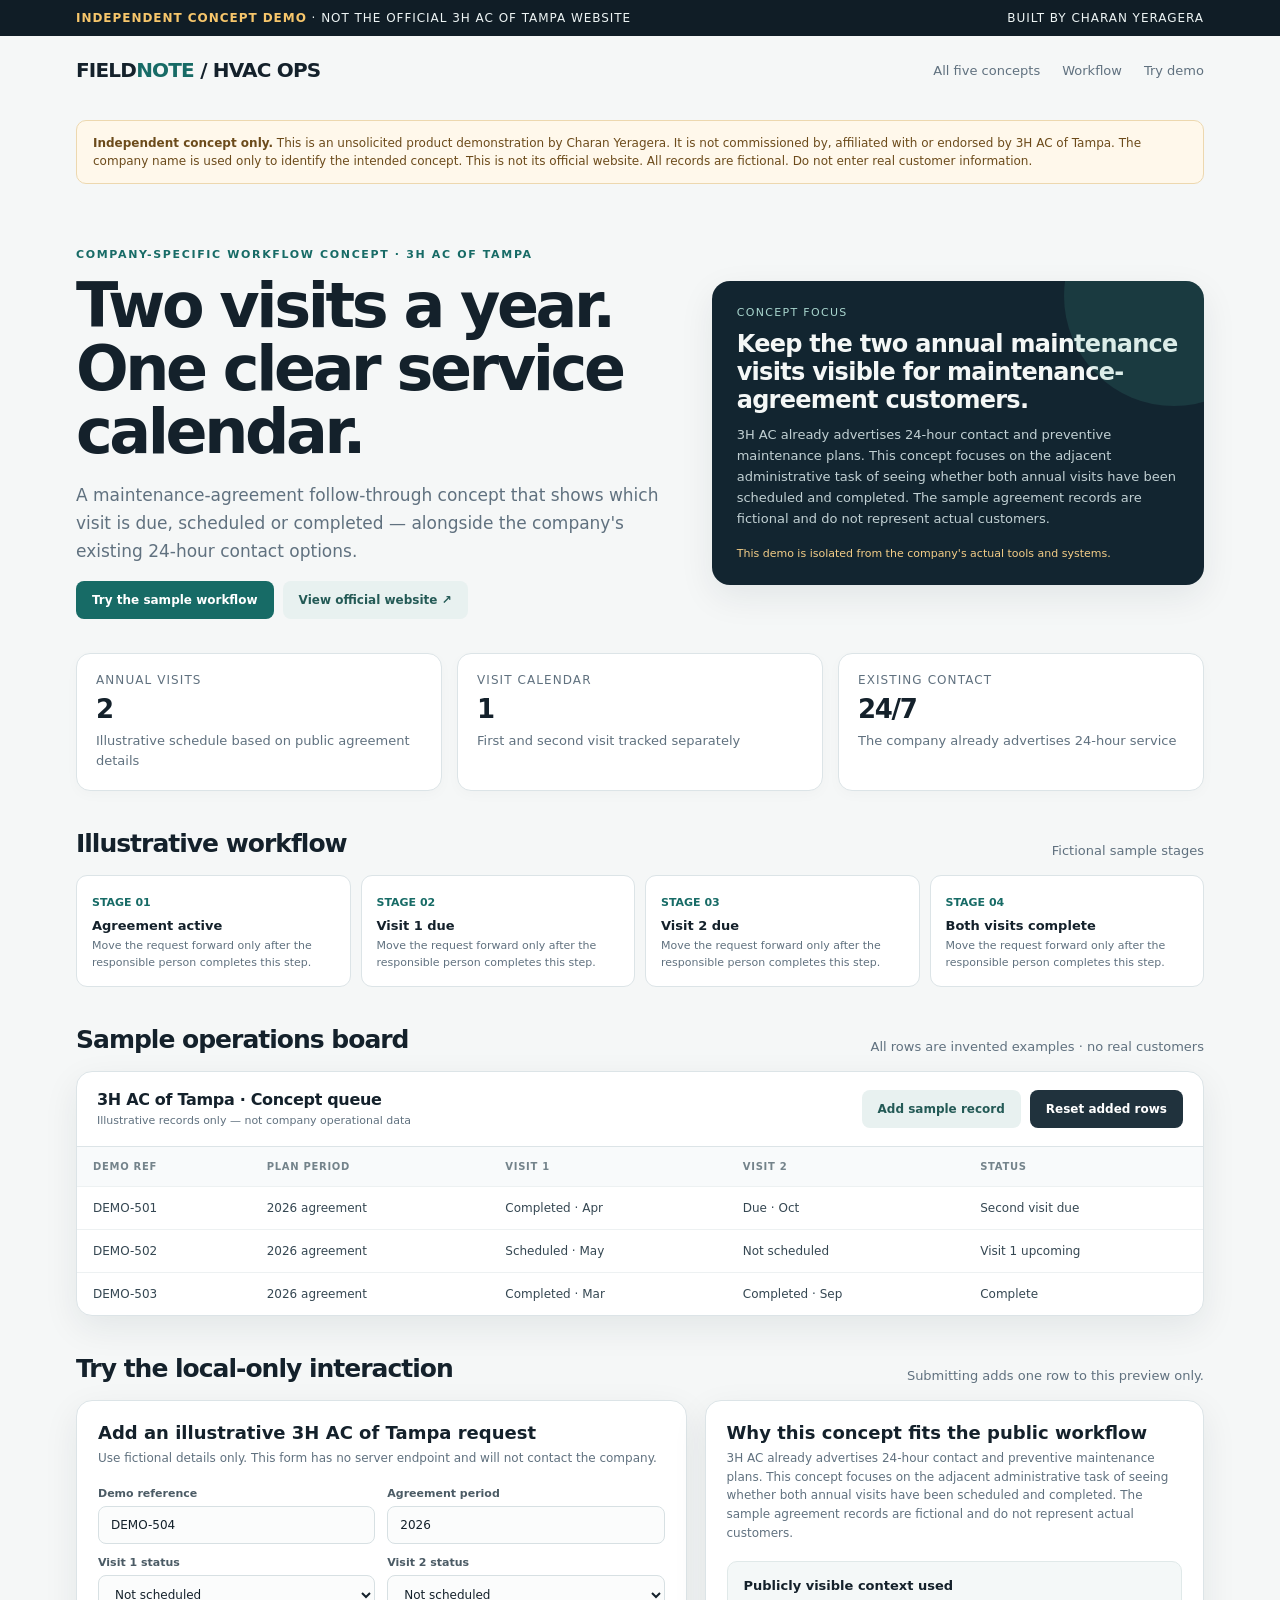
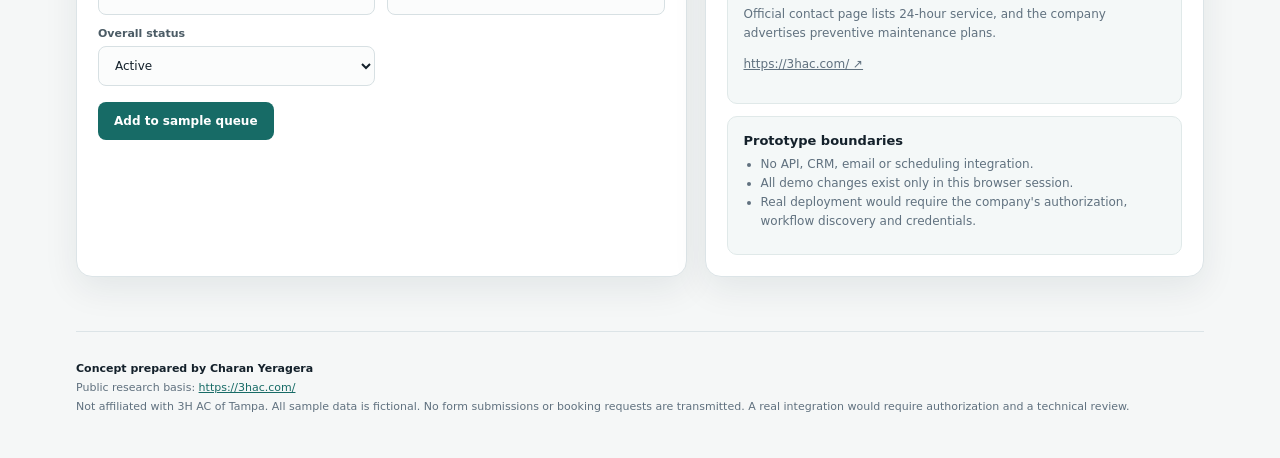
==== site/previews/3h-ac/index.html @ e11308a3 "Add independent HVAC demo: site/previews/3h-ac/index.html" ====
<!doctype html>
<html lang="en"><head><meta charset="utf-8"><meta name="viewport" content="width=device-width,initial-scale=1"><meta name="robots" content="noindex,nofollow"><meta name="description" content="Independent workflow concept preview for 3H AC of Tampa. Not affiliated or official."><title>3H AC of Tampa — Independent Workflow Concept</title><link rel="stylesheet" href="../../assets/site.css"></head>
<body><div class="topbar"><div class="wrap"><span><strong>Independent concept demo</strong> · Not the official 3H AC of Tampa website</span><span>Built by Charan Yeragera</span></div></div><main class="wrap"><nav class="nav"><a class="wordmark" href="../../index.html" style="text-decoration:none">FIELD<span>NOTE</span> / HVAC OPS</a><div class="navlinks"><a href="../../index.html">All five concepts</a><a href="#workflow">Workflow</a><a href="#demo">Try demo</a></div></nav>
<div class="disclaimer"><strong>Independent concept only.</strong> This is an unsolicited product demonstration by Charan Yeragera. It is not commissioned by, affiliated with or endorsed by 3H AC of Tampa. The company name is used only to identify the intended concept. This is not its official website. All records are fictional. Do not enter real customer information.</div>
<section class="hero"><div><div class="eyebrow">Company-specific workflow concept · 3H AC of Tampa</div><h1>Two visits a year. One clear service calendar.</h1><p>A maintenance-agreement follow-through concept that shows which visit is due, scheduled or completed — alongside the company's existing 24-hour contact options.</p><div class="btn-row"><button class="btn" data-scroll="demo">Try the sample workflow</button><a class="btn secondary" href="https://3hac.com/" target="_blank" rel="noopener">View official website ↗</a></div></div><aside class="hero-card"><div class="label">Concept focus</div><h2>Keep the two annual maintenance visits visible for maintenance-agreement customers.</h2><p>3H AC already advertises 24-hour contact and preventive maintenance plans. This concept focuses on the adjacent administrative task of seeing whether both annual visits have been scheduled and completed. The sample agreement records are fictional and do not represent actual customers.</p><div class="sample-note">This demo is isolated from the company's actual tools and systems.</div></aside></section>
<div class="grid"><article class="card"><div class="num">Annual visits</div><strong class="big">2</strong><p>Illustrative schedule based on public agreement details</p></article><article class="card"><div class="num">Visit calendar</div><strong class="big">1</strong><p>First and second visit tracked separately</p></article><article class="card"><div class="num">Existing contact</div><strong class="big">24/7</strong><p>The company already advertises 24-hour service</p></article></div>
<section id="workflow"><div class="section-head"><h2>Illustrative workflow</h2><p>Fictional sample stages</p></div><div class="steps"><div class="step"><b>STAGE 01</b><strong>Agreement active</strong><p>Move the request forward only after the responsible person completes this step.</p></div><div class="step"><b>STAGE 02</b><strong>Visit 1 due</strong><p>Move the request forward only after the responsible person completes this step.</p></div><div class="step"><b>STAGE 03</b><strong>Visit 2 due</strong><p>Move the request forward only after the responsible person completes this step.</p></div><div class="step"><b>STAGE 04</b><strong>Both visits complete</strong><p>Move the request forward only after the responsible person completes this step.</p></div></div></section>
<section><div class="section-head"><h2>Sample operations board</h2><p>All rows are invented examples · no real customers</p></div><div class="panel"><div class="panel-head"><div><h3>3H AC of Tampa · Concept queue</h3><small>Illustrative records only — not company operational data</small></div><div class="btn-row" style="margin:0"><button class="btn secondary" data-load-sample data-values='[&quot;DEMO-505&quot;,&quot;2026&quot;,&quot;Completed · Feb&quot;,&quot;Scheduled · Aug&quot;,&quot;Second visit upcoming&quot;]'>Add sample record</button><button class="btn dark" data-demo-reset>Reset added rows</button></div></div><div class="table-wrap"><table><thead><tr><th>Demo ref</th><th>Plan period</th><th>Visit 1</th><th>Visit 2</th><th>Status</th></tr></thead><tbody id="demo-queue"><tr><td>DEMO-501</td><td>2026 agreement</td><td>Completed · Apr</td><td>Due · Oct</td><td>Second visit due</td></tr><tr><td>DEMO-502</td><td>2026 agreement</td><td>Scheduled · May</td><td>Not scheduled</td><td>Visit 1 upcoming</td></tr><tr><td>DEMO-503</td><td>2026 agreement</td><td>Completed · Mar</td><td>Completed · Sep</td><td>Complete</td></tr></tbody></table></div></div></section>
<section id="demo"><div class="section-head"><h2>Try the local-only interaction</h2><p>Submitting adds one row to this preview only.</p></div><div class="form-layout"><div class="panel form-card"><h3>Add an illustrative 3H AC of Tampa request</h3><p>Use fictional details only. This form has no server endpoint and will not contact the company.</p><form data-demo-form data-columns='[&quot;reference&quot;,&quot;period&quot;,&quot;visit1&quot;,&quot;visit2&quot;,&quot;status&quot;]'><div class="fields"><div class="field"><label for="reference">Demo reference</label><input id="reference" name="reference" type="text" value="DEMO-504" required></div><div class="field"><label for="period">Agreement period</label><input id="period" name="period" type="text" value="2026" required></div><div class="field"><label for="visit1">Visit 1 status</label><select id="visit1" name="visit1" required><option>Not scheduled</option><option>Scheduled</option><option>Completed</option><option>Reschedule needed</option></select></div><div class="field"><label for="visit2">Visit 2 status</label><select id="visit2" name="visit2" required><option>Not scheduled</option><option>Scheduled</option><option>Completed</option><option>Reschedule needed</option></select></div><div class="field"><label for="status">Overall status</label><select id="status" name="status" required><option>Active</option><option>First visit due</option><option>Second visit due</option><option>Complete</option></select></div></div><div class="btn-row"><button class="btn" type="submit">Add to sample queue</button></div></form></div><aside class="panel form-card"><h3>Why this concept fits the public workflow</h3><p>3H AC already advertises 24-hour contact and preventive maintenance plans. This concept focuses on the adjacent administrative task of seeing whether both annual visits have been scheduled and completed. The sample agreement records are fictional and do not represent actual customers.</p><div class="note"><h4>Publicly visible context used</h4><p>Official contact page lists 24-hour service, and the company advertises preventive maintenance plans.</p><p><a href="https://3hac.com/" target="_blank" rel="noopener">https://3hac.com/ ↗</a></p></div><div class="note" style="margin-top:12px"><h4>Prototype boundaries</h4><ul><li>No API, CRM, email or scheduling integration.</li><li>All demo changes exist only in this browser session.</li><li>Real deployment would require the company's authorization, workflow discovery and credentials.</li></ul></div></aside></div></section>
<footer class="footer"><strong>Concept prepared by Charan Yeragera</strong><br>Public research basis: <a href="https://3hac.com/" target="_blank" rel="noopener">https://3hac.com/</a><br>Not affiliated with 3H AC of Tampa. All sample data is fictional. No form submissions or booking requests are transmitted. A real integration would require authorization and a technical review.</footer></main><div id="toast" class="toast" role="status" aria-live="polite"></div><script src="../../assets/site.js"></script></body></html>
---- site/assets/site.css ----
:root{--ink:#14212b;--muted:#60717f;--paper:#f5f7f7;--card:#fff;--line:#dce4e7;--accent:#176b66;--accent2:#d9efeb;--gold:#c48b35;--shadow:0 12px 35px rgba(18,39,52,.08);font-family:Inter,ui-sans-serif,system-ui,-apple-system,BlinkMacSystemFont,"Segoe UI",sans-serif;color:var(--ink);background:var(--paper)}*{box-sizing:border-box}body{margin:0;background:var(--paper);color:var(--ink)}a{color:inherit}.wrap{max-width:1180px;margin:0 auto;padding:0 26px}.topbar{background:#101d26;color:#edf4f4;font-size:12px;letter-spacing:.08em;text-transform:uppercase}.topbar .wrap{display:flex;justify-content:space-between;gap:16px;padding-top:11px;padding-bottom:11px;align-items:center}.topbar strong{color:#f7c66b}.nav{display:flex;justify-content:space-between;align-items:center;padding:22px 0}.wordmark{font-weight:800;letter-spacing:-.04em;font-size:20px}.wordmark span{color:var(--accent)}.navlinks{display:flex;gap:22px;color:var(--muted);font-size:13px}.navlinks a{text-decoration:none}.eyebrow{font-size:11px;letter-spacing:.15em;font-weight:800;text-transform:uppercase;color:var(--accent)}.hero{padding:42px 0 34px;display:grid;grid-template-columns:1.1fr .9fr;gap:34px;align-items:center}.hero h1{font-size:clamp(36px,5.5vw,62px);line-height:1.02;letter-spacing:-.055em;margin:13px 0 17px;max-width:720px}.hero p{font-size:17px;line-height:1.65;color:var(--muted);max-width:670px;margin:0}.hero-card{background:#122530;color:#f4f7f6;border-radius:18px;padding:25px;box-shadow:var(--shadow);position:relative;overflow:hidden}.hero-card:after{content:"";position:absolute;width:220px;height:220px;border-radius:50%;right:-80px;top:-95px;background:rgba(77,173,157,.15)}.hero-card .label{color:#a8d5cd;font-size:11px;text-transform:uppercase;letter-spacing:.12em}.hero-card h2{font-size:24px;letter-spacing:-.03em;margin:11px 0}.hero-card p{color:#c1d0d3;font-size:13px;line-height:1.6}.hero-card .sample-note{font-size:11px;color:#f3cd87;margin-top:18px}.disclaimer{border:1px solid #edd8af;background:#fff8eb;color:#6c4b1b;padding:13px 16px;border-radius:10px;font-size:12px;line-height:1.5;margin:16px 0 22px}.section-head{display:flex;justify-content:space-between;align-items:end;gap:20px;margin:38px 0 17px}.section-head h2{font-size:25px;letter-spacing:-.04em;margin:0}.section-head p{margin:0;color:var(--muted);font-size:13px}.grid{display:grid;grid-template-columns:repeat(3,1fr);gap:15px}.card{background:var(--card);border:1px solid var(--line);border-radius:14px;padding:19px;box-shadow:0 4px 14px rgba(18,39,52,.025)}.card .num{font-size:12px;color:var(--muted);text-transform:uppercase;letter-spacing:.09em}.card strong.big{display:block;font-size:26px;letter-spacing:-.05em;margin:7px 0}.card p{color:var(--muted);font-size:13px;line-height:1.55;margin:0}.panel{background:var(--card);border:1px solid var(--line);border-radius:16px;box-shadow:var(--shadow);overflow:hidden}.panel-head{padding:18px 20px;border-bottom:1px solid var(--line);display:flex;justify-content:space-between;align-items:center;gap:15px}.panel-head h3{font-size:16px;margin:0;letter-spacing:-.02em}.panel-head small{font-size:11px;color:var(--muted)}.badge{display:inline-flex;padding:5px 9px;border-radius:999px;background:#e8f1f0;color:#285f5b;font-size:10px;font-weight:750;letter-spacing:.04em;text-transform:uppercase}.badge.gold{background:#fff1d9;color:#795019}.badge.gray{background:#edf1f3;color:#5e6b73}.table-wrap{overflow-x:auto}table{border-collapse:collapse;width:100%;font-size:12px;white-space:nowrap}th{text-align:left;text-transform:uppercase;letter-spacing:.07em;color:#74838b;font-size:10px;background:#f8fafb}th,td{padding:14px 16px;border-bottom:1px solid #edf1f2}td{color:#354752}tr:last-child td{border-bottom:0}.form-layout{display:grid;grid-template-columns:1.1fr .9fr;gap:18px}.form-card{padding:21px}.form-card h3{font-size:18px;margin:0 0 6px}.form-card>p{font-size:12px;line-height:1.55;color:var(--muted);margin:0 0 19px}.fields{display:grid;grid-template-columns:1fr 1fr;gap:12px}.field{display:flex;flex-direction:column;gap:6px}.field.full{grid-column:1/-1}.field label{font-size:11px;font-weight:700;color:#4b5b65}.field input,.field select,.field textarea{width:100%;border:1px solid #d7e0e3;background:#fbfcfc;border-radius:8px;padding:11px 12px;font:inherit;font-size:12px;color:var(--ink);outline:none}.field textarea{min-height:75px;resize:vertical}.field input:focus,.field select:focus,.field textarea:focus{border-color:var(--accent);box-shadow:0 0 0 3px rgba(23,107,102,.1)}.btn{display:inline-flex;align-items:center;justify-content:center;border:0;border-radius:8px;background:var(--accent);color:white;padding:12px 16px;font:inherit;font-size:12px;font-weight:750;text-decoration:none;cursor:pointer;transition:.15s}.btn:hover{filter:brightness(1.07);transform:translateY(-1px)}.btn.secondary{background:#e8f1f0;color:#245a56}.btn.dark{background:#20323d}.btn-row{display:flex;gap:9px;flex-wrap:wrap;margin-top:16px}.note{padding:16px;border-radius:10px;background:#f4f8f8;border:1px solid #e0e9e9}.note h4{margin:0 0 7px;font-size:13px}.note p,.note li{font-size:12px;line-height:1.6;color:var(--muted)}.note ul{padding-left:17px;margin:7px 0}.stage-list{display:grid;gap:9px}.stage{display:flex;align-items:center;justify-content:space-between;gap:12px;padding:12px 14px;border:1px solid var(--line);border-radius:9px;background:#fff;font-size:12px}.stage span{color:var(--muted)}.steps{display:grid;grid-template-columns:repeat(4,1fr);gap:10px}.step{padding:15px;border-radius:11px;background:#fff;border:1px solid var(--line)}.step b{font-size:11px;color:var(--accent)}.step strong{display:block;font-size:13px;margin:8px 0 5px}.step p{font-size:11px;line-height:1.5;color:var(--muted);margin:0}.toast{position:fixed;right:22px;bottom:22px;max-width:360px;background:#10252d;color:white;padding:13px 16px;border-radius:10px;box-shadow:var(--shadow);font-size:12px;opacity:0;transform:translateY(10px);pointer-events:none;transition:.2s;z-index:20}.toast.show{opacity:1;transform:translateY(0)}.footer{margin-top:54px;padding:28px 0 42px;border-top:1px solid var(--line);color:var(--muted);font-size:11px;line-height:1.7}.footer strong{color:var(--ink)}.footer a{color:var(--accent)}.overview-grid{display:grid;grid-template-columns:repeat(2,1fr);gap:17px}.preview-card{background:white;border:1px solid var(--line);border-radius:16px;overflow:hidden;box-shadow:0 8px 28px rgba(18,39,52,.045)}.preview-card .band{height:7px;background:var(--accent)}.preview-card .body{padding:21px}.preview-card h3{font-size:20px;margin:9px 0 7px;letter-spacing:-.03em}.preview-card p{font-size:13px;color:var(--muted);line-height:1.55;min-height:42px}.preview-card .meta{display:flex;gap:7px;flex-wrap:wrap;margin:14px 0}.preview-card .btn{margin-top:4px}.mini-bar{display:flex;align-items:center;gap:9px;color:var(--muted);font-size:11px}.mini-bar i{display:block;height:6px;width:90px;background:#e5eeee;border-radius:9px;overflow:hidden}.mini-bar em{display:block;height:100%;width:65%;background:var(--accent);border-radius:9px}.callout{padding:17px 19px;border-radius:12px;background:#eaf4f2;color:#1f5450;font-size:13px;line-height:1.6;margin:22px 0}.callout strong{color:#123a37}.muted{color:var(--muted)}@media(max-width:850px){.hero,.form-layout{grid-template-columns:1fr}.grid{grid-template-columns:1fr 1fr}.steps{grid-template-columns:1fr 1fr}}@media(max-width:560px){.wrap{padding:0 16px}.topbar .wrap{align-items:flex-start;flex-direction:column;gap:4px}.nav{align-items:flex-start;flex-direction:column;gap:12px}.navlinks{gap:14px;flex-wrap:wrap}.hero{padding-top:28px}.hero h1{font-size:39px}.grid,.overview-grid,.steps{grid-template-columns:1fr}.fields{grid-template-columns:1fr}.field.full{grid-column:auto}.section-head{align-items:flex-start;flex-direction:column}.panel-head{align-items:flex-start;flex-direction:column}}
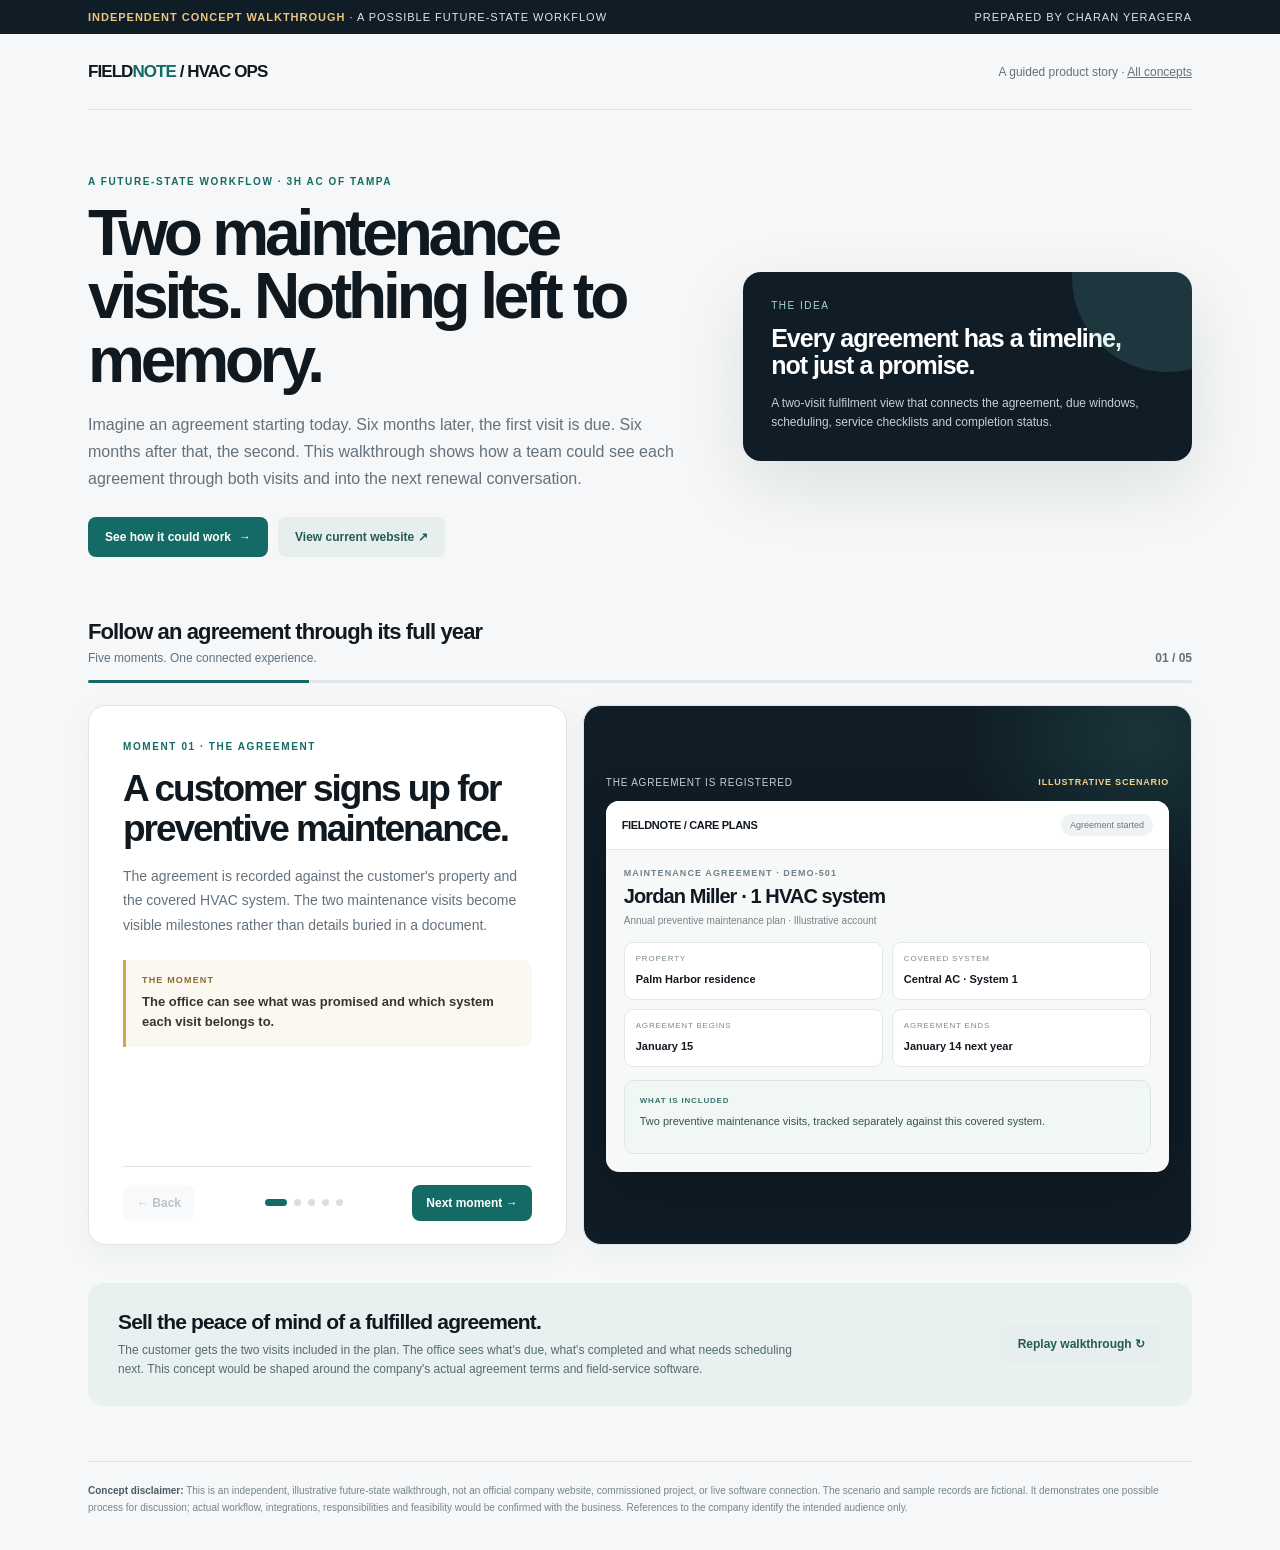
==== commit a010094d: "Reframe 3h-ac prototype as future-state story" ====
--- a/site/previews/3h-ac/index.html
+++ b/site/previews/3h-ac/index.html
@@ -1,10 +1,11 @@
 <!doctype html>
-<html lang="en"><head><meta charset="utf-8"><meta name="viewport" content="width=device-width,initial-scale=1"><meta name="robots" content="noindex,nofollow"><meta name="description" content="Independent workflow concept preview for 3H AC of Tampa. Not affiliated or official."><title>3H AC of Tampa — Independent Workflow Concept</title><link rel="stylesheet" href="../../assets/site.css"></head>
-<body><div class="topbar"><div class="wrap"><span><strong>Independent concept demo</strong> · Not the official 3H AC of Tampa website</span><span>Built by Charan Yeragera</span></div></div><main class="wrap"><nav class="nav"><a class="wordmark" href="../../index.html" style="text-decoration:none">FIELD<span>NOTE</span> / HVAC OPS</a><div class="navlinks"><a href="../../index.html">All five concepts</a><a href="#workflow">Workflow</a><a href="#demo">Try demo</a></div></nav>
-<div class="disclaimer"><strong>Independent concept only.</strong> This is an unsolicited product demonstration by Charan Yeragera. It is not commissioned by, affiliated with or endorsed by 3H AC of Tampa. The company name is used only to identify the intended concept. This is not its official website. All records are fictional. Do not enter real customer information.</div>
-<section class="hero"><div><div class="eyebrow">Company-specific workflow concept · 3H AC of Tampa</div><h1>Two visits a year. One clear service calendar.</h1><p>A maintenance-agreement follow-through concept that shows which visit is due, scheduled or completed — alongside the company's existing 24-hour contact options.</p><div class="btn-row"><button class="btn" data-scroll="demo">Try the sample workflow</button><a class="btn secondary" href="https://3hac.com/" target="_blank" rel="noopener">View official website ↗</a></div></div><aside class="hero-card"><div class="label">Concept focus</div><h2>Keep the two annual maintenance visits visible for maintenance-agreement customers.</h2><p>3H AC already advertises 24-hour contact and preventive maintenance plans. This concept focuses on the adjacent administrative task of seeing whether both annual visits have been scheduled and completed. The sample agreement records are fictional and do not represent actual customers.</p><div class="sample-note">This demo is isolated from the company's actual tools and systems.</div></aside></section>
-<div class="grid"><article class="card"><div class="num">Annual visits</div><strong class="big">2</strong><p>Illustrative schedule based on public agreement details</p></article><article class="card"><div class="num">Visit calendar</div><strong class="big">1</strong><p>First and second visit tracked separately</p></article><article class="card"><div class="num">Existing contact</div><strong class="big">24/7</strong><p>The company already advertises 24-hour service</p></article></div>
-<section id="workflow"><div class="section-head"><h2>Illustrative workflow</h2><p>Fictional sample stages</p></div><div class="steps"><div class="step"><b>STAGE 01</b><strong>Agreement active</strong><p>Move the request forward only after the responsible person completes this step.</p></div><div class="step"><b>STAGE 02</b><strong>Visit 1 due</strong><p>Move the request forward only after the responsible person completes this step.</p></div><div class="step"><b>STAGE 03</b><strong>Visit 2 due</strong><p>Move the request forward only after the responsible person completes this step.</p></div><div class="step"><b>STAGE 04</b><strong>Both visits complete</strong><p>Move the request forward only after the responsible person completes this step.</p></div></div></section>
-<section><div class="section-head"><h2>Sample operations board</h2><p>All rows are invented examples · no real customers</p></div><div class="panel"><div class="panel-head"><div><h3>3H AC of Tampa · Concept queue</h3><small>Illustrative records only — not company operational data</small></div><div class="btn-row" style="margin:0"><button class="btn secondary" data-load-sample data-values='[&quot;DEMO-505&quot;,&quot;2026&quot;,&quot;Completed · Feb&quot;,&quot;Scheduled · Aug&quot;,&quot;Second visit upcoming&quot;]'>Add sample record</button><button class="btn dark" data-demo-reset>Reset added rows</button></div></div><div class="table-wrap"><table><thead><tr><th>Demo ref</th><th>Plan period</th><th>Visit 1</th><th>Visit 2</th><th>Status</th></tr></thead><tbody id="demo-queue"><tr><td>DEMO-501</td><td>2026 agreement</td><td>Completed · Apr</td><td>Due · Oct</td><td>Second visit due</td></tr><tr><td>DEMO-502</td><td>2026 agreement</td><td>Scheduled · May</td><td>Not scheduled</td><td>Visit 1 upcoming</td></tr><tr><td>DEMO-503</td><td>2026 agreement</td><td>Completed · Mar</td><td>Completed · Sep</td><td>Complete</td></tr></tbody></table></div></div></section>
-<section id="demo"><div class="section-head"><h2>Try the local-only interaction</h2><p>Submitting adds one row to this preview only.</p></div><div class="form-layout"><div class="panel form-card"><h3>Add an illustrative 3H AC of Tampa request</h3><p>Use fictional details only. This form has no server endpoint and will not contact the company.</p><form data-demo-form data-columns='[&quot;reference&quot;,&quot;period&quot;,&quot;visit1&quot;,&quot;visit2&quot;,&quot;status&quot;]'><div class="fields"><div class="field"><label for="reference">Demo reference</label><input id="reference" name="reference" type="text" value="DEMO-504" required></div><div class="field"><label for="period">Agreement period</label><input id="period" name="period" type="text" value="2026" required></div><div class="field"><label for="visit1">Visit 1 status</label><select id="visit1" name="visit1" required><option>Not scheduled</option><option>Scheduled</option><option>Completed</option><option>Reschedule needed</option></select></div><div class="field"><label for="visit2">Visit 2 status</label><select id="visit2" name="visit2" required><option>Not scheduled</option><option>Scheduled</option><option>Completed</option><option>Reschedule needed</option></select></div><div class="field"><label for="status">Overall status</label><select id="status" name="status" required><option>Active</option><option>First visit due</option><option>Second visit due</option><option>Complete</option></select></div></div><div class="btn-row"><button class="btn" type="submit">Add to sample queue</button></div></form></div><aside class="panel form-card"><h3>Why this concept fits the public workflow</h3><p>3H AC already advertises 24-hour contact and preventive maintenance plans. This concept focuses on the adjacent administrative task of seeing whether both annual visits have been scheduled and completed. The sample agreement records are fictional and do not represent actual customers.</p><div class="note"><h4>Publicly visible context used</h4><p>Official contact page lists 24-hour service, and the company advertises preventive maintenance plans.</p><p><a href="https://3hac.com/" target="_blank" rel="noopener">https://3hac.com/ ↗</a></p></div><div class="note" style="margin-top:12px"><h4>Prototype boundaries</h4><ul><li>No API, CRM, email or scheduling integration.</li><li>All demo changes exist only in this browser session.</li><li>Real deployment would require the company's authorization, workflow discovery and credentials.</li></ul></div></aside></div></section>
-<footer class="footer"><strong>Concept prepared by Charan Yeragera</strong><br>Public research basis: <a href="https://3hac.com/" target="_blank" rel="noopener">https://3hac.com/</a><br>Not affiliated with 3H AC of Tampa. All sample data is fictional. No form submissions or booking requests are transmitted. A real integration would require authorization and a technical review.</footer></main><div id="toast" class="toast" role="status" aria-live="polite"></div><script src="../../assets/site.js"></script></body></html>+<html lang="en"><head><meta charset="utf-8"><meta name="viewport" content="width=device-width,initial-scale=1"><meta name="robots" content="noindex,nofollow"><meta name="description" content="An independent future-state maintenance agreement fulfilment walkthrough for 3H AC of Tampa."><title>3H AC of Tampa — Future-State Workflow Walkthrough</title><link rel="stylesheet" href="../../assets/site.css"></head>
+<body><div class="topbar"><div class="wrap"><span><strong>Independent concept walkthrough</strong> · A possible future-state workflow</span><span>Prepared by Charan Yeragera</span></div></div><main class="wrap">
+<header class="nav"><a class="wordmark" href="../../index.html">FIELD<span>NOTE</span> / HVAC OPS</a><div class="nav-right">A guided product story · <a href="../../index.html">All concepts</a></div></header>
+<section class="intro"><div><div class="eyebrow">A future-state workflow · 3H AC of Tampa</div><h1>Two maintenance visits. Nothing left to memory.</h1><p>Imagine an agreement starting today. Six months later, the first visit is due. Six months after that, the second. This walkthrough shows how a team could see each agreement through both visits and into the next renewal conversation.</p><div class="btn-row"><button class="btn" data-start>See how it could work <span aria-hidden="true">→</span></button><a class="btn secondary" href="https://3hac.com/" target="_blank" rel="noopener">View current website ↗</a></div></div><aside class="intro-card"><div class="card-label">The idea</div><h2>Every agreement has a timeline, not just a promise.</h2><p>A two-visit fulfilment view that connects the agreement, due windows, scheduling, service checklists and completion status.</p></aside></section>
+<div class="story-heading"><div><h2>Follow an agreement through its full year</h2><p>Five moments. One connected experience.</p></div><div class="counter" data-counter>01 / 05</div></div><div class="progress"><div class="progress-fill" data-progress></div></div>
+<section class="story-layout" data-story><div class="story-copy"><div class="scenes"><article class="story-scene active" data-scene><div class="scene-kicker">MOMENT 01 · The agreement</div><h3>A customer signs up for preventive maintenance.</h3><p>The agreement is recorded against the customer's property and the covered HVAC system. The two maintenance visits become visible milestones rather than details buried in a document.</p><div class="moment"><span>THE MOMENT</span><strong>The office can see what was promised and which system each visit belongs to.</strong></div></article><article class="story-scene " data-scene><div class="scene-kicker">MOMENT 02 · The reveal</div><h3>Both visits appear on the calendar from day one.</h3><p>The first visit is due around six months into the agreement. The second follows around six months later. The dates can be adjusted to the agreement terms and the customer's availability.</p><div class="moment"><span>THE SHIFT</span><strong>The second visit is not forgotten just because the first one was completed.</strong></div></article><article class="story-scene " data-scene><div class="scene-kicker">MOMENT 03 · The first visit</div><h3>When the first visit is due, the right checklist is ready.</h3><p>The office sees the agreement approaching its first visit window and can start scheduling. The technician receives the appropriate service checklist for the first maintenance visit.</p><div class="moment"><span>THE HUMAN MOMENT</span><strong>The visit is scheduled, assigned and completed against the actual agreement requirements.</strong></div></article><article class="story-scene " data-scene><div class="scene-kicker">MOMENT 04 · The second visit</div><h3>The next visit is already waiting in the timeline.</h3><p>After visit one is completed, the agreement moves forward to its second service window. If it becomes overdue or needs rescheduling, that status is visible to the office.</p><div class="moment"><span>THE PAYOFF</span><strong>One completed visit does not make the whole annual agreement look complete.</strong></div></article><article class="story-scene " data-scene><div class="scene-kicker">MOMENT 05 · The renewal</div><h3>The team can see which agreements need attention next.</h3><p>As the agreement approaches its end date, the office can prepare a renewal conversation and check whether both visits have been fulfilled. The customer remains in control of whether to renew.</p><div class="moment"><span>THE DREAM OUTCOME</span><strong>A clearer fulfilment process: two visits tracked, overdue work visible and renewal timing easier to manage.</strong></div></article></div><div class="story-controls"><button class="btn ghost" data-prev disabled>← Back</button><div class="dots"><button class="dot active" data-go aria-label="Go to moment 1"></button><button class="dot " data-go aria-label="Go to moment 2"></button><button class="dot " data-go aria-label="Go to moment 3"></button><button class="dot " data-go aria-label="Go to moment 4"></button><button class="dot " data-go aria-label="Go to moment 5"></button></div><button class="btn" data-next>Next moment →</button></div></div>
+<div class="story-stage"><div class="stage-glow"></div><div class="visual-scene active" data-visual><div class="visual-caption"><span>The agreement is registered</span><strong>ILLUSTRATIVE SCENARIO</strong></div><div class="app-window"><div class="app-top"><div class="app-brand">FIELDNOTE / CARE PLANS</div><div class="app-status">Agreement started</div></div><div class="app-body"><div class="app-kicker">Maintenance agreement · DEMO-501</div><div class="app-title">Jordan Miller · 1 HVAC system</div><div class="app-sub">Annual preventive maintenance plan · Illustrative account</div><div class="detail-grid"><div class="detail"><span>Property</span><strong>Palm Harbor residence</strong></div><div class="detail"><span>Covered system</span><strong>Central AC · System 1</strong></div><div class="detail"><span>Agreement begins</span><strong>January 15</strong></div><div class="detail"><span>Agreement ends</span><strong>January 14 next year</strong></div></div><div class="message-card"><div class="msg-label">What is included</div><p>Two preventive maintenance visits, tracked separately against this covered system.</p></div></div></div></div><div class="visual-scene " data-visual><div class="visual-caption"><span>Two visit milestones are planned</span><strong>ILLUSTRATIVE SCENARIO</strong></div><div class="app-window"><div class="app-top"><div class="app-brand">FIELDNOTE / CARE PLANS</div><div class="app-status">Annual timeline</div></div><div class="app-body"><div class="app-kicker">Agreement schedule</div><div class="app-title">Two visits, six months apart</div><div class="timeline"><div class="timeline-item"><small>January · Agreement start</small><strong>Plan activated</strong><p>System and covered service recorded</p></div><div class="timeline-item"><small>July · Around month 6</small><strong>Visit 1 window</strong><p>First maintenance visit to schedule</p></div><div class="timeline-item"><small>January · Around month 12</small><strong>Visit 2 window</strong><p>Second maintenance visit to schedule</p></div><div class="timeline-item"><small>Before expiry</small><strong>Renewal conversation</strong><p>Review fulfilment and customer interest</p></div></div></div></div></div><div class="visual-scene " data-visual><div class="visual-caption"><span>The first visit becomes a real task</span><strong>ILLUSTRATIVE SCENARIO</strong></div><div class="app-window"><div class="app-top"><div class="app-brand">FIELDNOTE / CARE PLANS</div><div class="app-status">Visit 1 due</div></div><div class="app-body"><div class="app-kicker">Maintenance visit · 01</div><div class="app-title">Ready to schedule</div><div class="detail-grid"><div class="detail"><span>Customer</span><strong>Jordan Miller</strong></div><div class="detail"><span>Visit window</span><strong>July · Around month 6</strong></div><div class="detail"><span>Assigned to</span><strong>Scheduling team</strong></div><div class="detail"><span>Visit status</span><strong><span class="pill amber">Due to schedule</span></strong></div></div><div class="message-card"><div class="msg-label">Technician checklist · First visit</div><p>Open the plan's first-visit checklist so the technician knows which maintenance tasks are included.</p></div></div></div></div><div class="visual-scene " data-visual><div class="visual-caption"><span>The second visit cannot disappear</span><strong>ILLUSTRATIVE SCENARIO</strong></div><div class="app-window"><div class="app-top"><div class="app-brand">FIELDNOTE / CARE PLANS</div><div class="app-status">Visit 2 upcoming</div></div><div class="app-body"><div class="app-kicker">Agreement progress</div><div class="app-title">Visit 1 complete · Visit 2 ahead</div><div class="flow-line"><div class="flow-step done">Agreement<br>active</div><span class="flow-arrow">→</span><div class="flow-step done">Visit 1<br>complete</div><span class="flow-arrow">→</span><div class="flow-step current">Visit 2<br>upcoming</div></div><div class="detail-grid"><div class="detail"><span>Visit 1</span><strong><span class="pill">Completed</span></strong></div><div class="detail"><span>Visit 2</span><strong><span class="pill amber">Due in next window</span></strong></div></div><div class="message-card"><div class="msg-label">Office task</div><p>Begin scheduling the second visit. If the due window passes, flag the agreement as overdue rather than complete.</p></div></div></div></div><div class="visual-scene " data-visual><div class="visual-caption"><span>A clear picture of agreement fulfilment</span><strong>ILLUSTRATIVE SCENARIO</strong></div><div class="app-window"><div class="app-top"><div class="app-brand">FIELDNOTE / CARE PLANS</div><div class="app-status">Agreement overview</div></div><div class="app-body"><div class="app-kicker">Maintenance agreements</div><div class="app-title">Which visits need attention?</div><div class="metric-row"><div class="metric"><b>12</b><span>Active plans</span></div><div class="metric"><b>03</b><span>Visits due</span></div><div class="metric"><b>02</b><span>Renewal soon</span></div></div><div class="inbox"><div class="inbox-head"><span>Agreement</span><span>Next move</span></div><div class="inbox-row"><div><strong>Jordan Miller</strong><small>Visit 2 upcoming</small></div><div>Schedule</div><span class="pill amber">Due</span></div><div class="inbox-row"><div><strong>Casey Reed</strong><small>Visit 1 overdue</small></div><div>Contact</div><span class="pill amber">Overdue</span></div><div class="inbox-row"><div><strong>Taylor Brooks</strong><small>Both visits complete</small></div><div>Renewal</div><span class="pill gray">Upcoming</span></div></div></div></div></div></div></section>
+<section class="closing"><div><h2>Sell the peace of mind of a fulfilled agreement.</h2><p>The customer gets the two visits included in the plan. The office sees what's due, what's completed and what needs scheduling next. This concept would be shaped around the company's actual agreement terms and field-service software.</p></div><button class="btn secondary" data-restart>Replay walkthrough ↻</button></section>
+<footer class="disclaimer"><strong>Concept disclaimer:</strong> This is an independent, illustrative future-state walkthrough, not an official company website, commissioned project, or live software connection. The scenario and sample records are fictional. It demonstrates one possible process for discussion; actual workflow, integrations, responsibilities and feasibility would be confirmed with the business. References to the company identify the intended audience only.</footer>
+</main><script src="../../assets/site.js"></script></body></html>
--- a/site/assets/site.css
+++ b/site/assets/site.css
@@ -1 +1,15 @@
-:root{--ink:#14212b;--muted:#60717f;--paper:#f5f7f7;--card:#fff;--line:#dce4e7;--accent:#176b66;--accent2:#d9efeb;--gold:#c48b35;--shadow:0 12px 35px rgba(18,39,52,.08);font-family:Inter,ui-sans-serif,system-ui,-apple-system,BlinkMacSystemFont,"Segoe UI",sans-serif;color:var(--ink);background:var(--paper)}*{box-sizing:border-box}body{margin:0;background:var(--paper);color:var(--ink)}a{color:inherit}.wrap{max-width:1180px;margin:0 auto;padding:0 26px}.topbar{background:#101d26;color:#edf4f4;font-size:12px;letter-spacing:.08em;text-transform:uppercase}.topbar .wrap{display:flex;justify-content:space-between;gap:16px;padding-top:11px;padding-bottom:11px;align-items:center}.topbar strong{color:#f7c66b}.nav{display:flex;justify-content:space-between;align-items:center;padding:22px 0}.wordmark{font-weight:800;letter-spacing:-.04em;font-size:20px}.wordmark span{color:var(--accent)}.navlinks{display:flex;gap:22px;color:var(--muted);font-size:13px}.navlinks a{text-decoration:none}.eyebrow{font-size:11px;letter-spacing:.15em;font-weight:800;text-transform:uppercase;color:var(--accent)}.hero{padding:42px 0 34px;display:grid;grid-template-columns:1.1fr .9fr;gap:34px;align-items:center}.hero h1{font-size:clamp(36px,5.5vw,62px);line-height:1.02;letter-spacing:-.055em;margin:13px 0 17px;max-width:720px}.hero p{font-size:17px;line-height:1.65;color:var(--muted);max-width:670px;margin:0}.hero-card{background:#122530;color:#f4f7f6;border-radius:18px;padding:25px;box-shadow:var(--shadow);position:relative;overflow:hidden}.hero-card:after{content:"";position:absolute;width:220px;height:220px;border-radius:50%;right:-80px;top:-95px;background:rgba(77,173,157,.15)}.hero-card .label{color:#a8d5cd;font-size:11px;text-transform:uppercase;letter-spacing:.12em}.hero-card h2{font-size:24px;letter-spacing:-.03em;margin:11px 0}.hero-card p{color:#c1d0d3;font-size:13px;line-height:1.6}.hero-card .sample-note{font-size:11px;color:#f3cd87;margin-top:18px}.disclaimer{border:1px solid #edd8af;background:#fff8eb;color:#6c4b1b;padding:13px 16px;border-radius:10px;font-size:12px;line-height:1.5;margin:16px 0 22px}.section-head{display:flex;justify-content:space-between;align-items:end;gap:20px;margin:38px 0 17px}.section-head h2{font-size:25px;letter-spacing:-.04em;margin:0}.section-head p{margin:0;color:var(--muted);font-size:13px}.grid{display:grid;grid-template-columns:repeat(3,1fr);gap:15px}.card{background:var(--card);border:1px solid var(--line);border-radius:14px;padding:19px;box-shadow:0 4px 14px rgba(18,39,52,.025)}.card .num{font-size:12px;color:var(--muted);text-transform:uppercase;letter-spacing:.09em}.card strong.big{display:block;font-size:26px;letter-spacing:-.05em;margin:7px 0}.card p{color:var(--muted);font-size:13px;line-height:1.55;margin:0}.panel{background:var(--card);border:1px solid var(--line);border-radius:16px;box-shadow:var(--shadow);overflow:hidden}.panel-head{padding:18px 20px;border-bottom:1px solid var(--line);display:flex;justify-content:space-between;align-items:center;gap:15px}.panel-head h3{font-size:16px;margin:0;letter-spacing:-.02em}.panel-head small{font-size:11px;color:var(--muted)}.badge{display:inline-flex;padding:5px 9px;border-radius:999px;background:#e8f1f0;color:#285f5b;font-size:10px;font-weight:750;letter-spacing:.04em;text-transform:uppercase}.badge.gold{background:#fff1d9;color:#795019}.badge.gray{background:#edf1f3;color:#5e6b73}.table-wrap{overflow-x:auto}table{border-collapse:collapse;width:100%;font-size:12px;white-space:nowrap}th{text-align:left;text-transform:uppercase;letter-spacing:.07em;color:#74838b;font-size:10px;background:#f8fafb}th,td{padding:14px 16px;border-bottom:1px solid #edf1f2}td{color:#354752}tr:last-child td{border-bottom:0}.form-layout{display:grid;grid-template-columns:1.1fr .9fr;gap:18px}.form-card{padding:21px}.form-card h3{font-size:18px;margin:0 0 6px}.form-card>p{font-size:12px;line-height:1.55;color:var(--muted);margin:0 0 19px}.fields{display:grid;grid-template-columns:1fr 1fr;gap:12px}.field{display:flex;flex-direction:column;gap:6px}.field.full{grid-column:1/-1}.field label{font-size:11px;font-weight:700;color:#4b5b65}.field input,.field select,.field textarea{width:100%;border:1px solid #d7e0e3;background:#fbfcfc;border-radius:8px;padding:11px 12px;font:inherit;font-size:12px;color:var(--ink);outline:none}.field textarea{min-height:75px;resize:vertical}.field input:focus,.field select:focus,.field textarea:focus{border-color:var(--accent);box-shadow:0 0 0 3px rgba(23,107,102,.1)}.btn{display:inline-flex;align-items:center;justify-content:center;border:0;border-radius:8px;background:var(--accent);color:white;padding:12px 16px;font:inherit;font-size:12px;font-weight:750;text-decoration:none;cursor:pointer;transition:.15s}.btn:hover{filter:brightness(1.07);transform:translateY(-1px)}.btn.secondary{background:#e8f1f0;color:#245a56}.btn.dark{background:#20323d}.btn-row{display:flex;gap:9px;flex-wrap:wrap;margin-top:16px}.note{padding:16px;border-radius:10px;background:#f4f8f8;border:1px solid #e0e9e9}.note h4{margin:0 0 7px;font-size:13px}.note p,.note li{font-size:12px;line-height:1.6;color:var(--muted)}.note ul{padding-left:17px;margin:7px 0}.stage-list{display:grid;gap:9px}.stage{display:flex;align-items:center;justify-content:space-between;gap:12px;padding:12px 14px;border:1px solid var(--line);border-radius:9px;background:#fff;font-size:12px}.stage span{color:var(--muted)}.steps{display:grid;grid-template-columns:repeat(4,1fr);gap:10px}.step{padding:15px;border-radius:11px;background:#fff;border:1px solid var(--line)}.step b{font-size:11px;color:var(--accent)}.step strong{display:block;font-size:13px;margin:8px 0 5px}.step p{font-size:11px;line-height:1.5;color:var(--muted);margin:0}.toast{position:fixed;right:22px;bottom:22px;max-width:360px;background:#10252d;color:white;padding:13px 16px;border-radius:10px;box-shadow:var(--shadow);font-size:12px;opacity:0;transform:translateY(10px);pointer-events:none;transition:.2s;z-index:20}.toast.show{opacity:1;transform:translateY(0)}.footer{margin-top:54px;padding:28px 0 42px;border-top:1px solid var(--line);color:var(--muted);font-size:11px;line-height:1.7}.footer strong{color:var(--ink)}.footer a{color:var(--accent)}.overview-grid{display:grid;grid-template-columns:repeat(2,1fr);gap:17px}.preview-card{background:white;border:1px solid var(--line);border-radius:16px;overflow:hidden;box-shadow:0 8px 28px rgba(18,39,52,.045)}.preview-card .band{height:7px;background:var(--accent)}.preview-card .body{padding:21px}.preview-card h3{font-size:20px;margin:9px 0 7px;letter-spacing:-.03em}.preview-card p{font-size:13px;color:var(--muted);line-height:1.55;min-height:42px}.preview-card .meta{display:flex;gap:7px;flex-wrap:wrap;margin:14px 0}.preview-card .btn{margin-top:4px}.mini-bar{display:flex;align-items:center;gap:9px;color:var(--muted);font-size:11px}.mini-bar i{display:block;height:6px;width:90px;background:#e5eeee;border-radius:9px;overflow:hidden}.mini-bar em{display:block;height:100%;width:65%;background:var(--accent);border-radius:9px}.callout{padding:17px 19px;border-radius:12px;background:#eaf4f2;color:#1f5450;font-size:13px;line-height:1.6;margin:22px 0}.callout strong{color:#123a37}.muted{color:var(--muted)}@media(max-width:850px){.hero,.form-layout{grid-template-columns:1fr}.grid{grid-template-columns:1fr 1fr}.steps{grid-template-columns:1fr 1fr}}@media(max-width:560px){.wrap{padding:0 16px}.topbar .wrap{align-items:flex-start;flex-direction:column;gap:4px}.nav{align-items:flex-start;flex-direction:column;gap:12px}.navlinks{gap:14px;flex-wrap:wrap}.hero{padding-top:28px}.hero h1{font-size:39px}.grid,.overview-grid,.steps{grid-template-columns:1fr}.fields{grid-template-columns:1fr}.field.full{grid-column:auto}.section-head{align-items:flex-start;flex-direction:column}.panel-head{align-items:flex-start;flex-direction:column}}+
+:root{--ink:#101820;--muted:#63717d;--paper:#f5f7f8;--white:#fff;--line:#dfe5e8;--dark:#101d27;--accent:#146b65;--accent-soft:#e4f2ef;--gold:#d7a34b;--shadow:0 24px 70px rgba(16,29,39,.10);font-family:Inter,-apple-system,BlinkMacSystemFont,"Segoe UI",sans-serif;color:var(--ink);background:var(--paper)}
+*{box-sizing:border-box}html{scroll-behavior:smooth}body{margin:0;background:var(--paper);color:var(--ink)}a{color:inherit}.wrap{max-width:1160px;margin:auto;padding:0 28px}
+.topbar{background:#101d27;color:#dce5e9;font-size:11px;letter-spacing:.09em;text-transform:uppercase}.topbar .wrap{display:flex;justify-content:space-between;gap:16px;padding-top:11px;padding-bottom:11px}.topbar strong{color:#eac780}
+.nav{height:76px;display:flex;align-items:center;justify-content:space-between;border-bottom:1px solid var(--line)}.wordmark{font-size:17px;font-weight:850;letter-spacing:-.055em;text-decoration:none}.wordmark span{color:var(--accent)}.nav-right{font-size:12px;color:var(--muted)}
+.intro{display:grid;grid-template-columns:1.15fr .85fr;gap:48px;align-items:center;padding:66px 0 50px}.eyebrow,.scene-kicker{font-size:10px;font-weight:800;letter-spacing:.16em;text-transform:uppercase;color:var(--accent)}.intro h1{font-size:clamp(40px,5vw,65px);line-height:.99;letter-spacing:-.065em;margin:15px 0 19px;max-width:740px}.intro p{font-size:16px;line-height:1.7;color:var(--muted);max-width:680px;margin:0}.intro-card{background:var(--dark);color:#fff;padding:28px;border-radius:18px;box-shadow:var(--shadow);position:relative;overflow:hidden}.intro-card:after{content:"";position:absolute;width:190px;height:190px;border-radius:50%;right:-70px;top:-90px;background:rgba(105,188,171,.16)}.intro-card .card-label{font-size:10px;letter-spacing:.15em;text-transform:uppercase;color:#a8d8cb}.intro-card h2{font-size:25px;line-height:1.1;letter-spacing:-.04em;max-width:360px;margin:14px 0}.intro-card p{color:#c4d0d5;font-size:12px;line-height:1.65}.btn-row{display:flex;gap:10px;flex-wrap:wrap;margin-top:24px}.btn{display:inline-flex;align-items:center;justify-content:center;gap:8px;border:0;border-radius:8px;background:var(--accent);color:#fff;padding:13px 17px;font:inherit;font-size:12px;font-weight:750;text-decoration:none;cursor:pointer;transition:transform .18s,filter .18s}.btn:hover{transform:translateY(-2px);filter:brightness(1.08)}.btn.secondary{background:#e6efee;color:#245b55}.btn.ghost{background:#f0f3f4;color:#42515c}.btn:disabled{opacity:.35;cursor:not-allowed;transform:none}
+.story-heading{display:flex;justify-content:space-between;align-items:end;gap:20px;margin:12px 0 15px}.story-heading h2{font-size:22px;letter-spacing:-.04em;margin:0}.story-heading p{font-size:12px;color:var(--muted);margin:6px 0 0}.counter{font-size:12px;font-weight:800;color:var(--muted);font-variant-numeric:tabular-nums}
+.progress{height:3px;background:#e2e8e9;border-radius:8px;overflow:hidden;margin-bottom:22px}.progress-fill{height:100%;width:20%;background:var(--accent);transition:width .38s ease}
+.story-layout{display:grid;grid-template-columns:.88fr 1.12fr;gap:16px;align-items:stretch;min-height:540px}.story-copy,.story-stage{border:1px solid var(--line);border-radius:18px;background:#fff;box-shadow:0 8px 32px rgba(20,38,48,.045)}.story-copy{display:flex;flex-direction:column;padding:35px 34px 23px}.scenes{flex:1}.story-scene{display:none;animation:arrive .34s ease}.story-scene.active{display:block}@keyframes arrive{from{opacity:0;transform:translateY(8px)}to{opacity:1;transform:none}}.story-scene h3{font-size:clamp(27px,3vw,37px);line-height:1.08;letter-spacing:-.055em;margin:17px 0 15px}.story-scene>p{font-size:14px;line-height:1.75;color:var(--muted);margin:0}.moment{border-left:3px solid var(--gold);background:#fbf8f1;padding:15px 16px;margin-top:23px;border-radius:0 10px 10px 0}.moment span{display:block;text-transform:uppercase;font-size:9px;letter-spacing:.13em;font-weight:800;color:#8d6b31;margin-bottom:7px}.moment strong{font-size:13px;line-height:1.55;font-weight:700;color:#3c3425}
+.story-controls{display:flex;align-items:center;justify-content:space-between;gap:12px;border-top:1px solid var(--line);padding-top:18px;margin-top:28px}.story-controls .btn{padding:11px 14px}.dots{display:flex;align-items:center;gap:7px}.dot{width:7px;height:7px;border:0;padding:0;border-radius:50%;background:#d6dfe1;cursor:pointer}.dot.active{background:var(--accent);width:22px;border-radius:6px}
+.story-stage{background:#101d27;padding:22px;display:flex;align-items:center;justify-content:center;overflow:hidden;position:relative}.stage-glow{position:absolute;width:360px;height:360px;background:radial-gradient(circle,rgba(56,135,124,.22),transparent 68%);right:-130px;top:-150px;pointer-events:none}.visual-scene{display:none;width:100%;max-width:590px;position:relative;z-index:1;animation:arrive .4s ease}.visual-scene.active{display:block}.visual-caption{display:flex;justify-content:space-between;gap:14px;align-items:center;color:#c0d0d5;font-size:10px;letter-spacing:.08em;text-transform:uppercase;margin:0 0 13px}.visual-caption strong{color:#f4d18d;font-size:9px}.app-window{background:#f7f9f9;border-radius:13px;box-shadow:0 20px 55px rgba(0,0,0,.28);overflow:hidden;color:var(--ink)}.app-top{display:flex;align-items:center;justify-content:space-between;padding:13px 16px;background:#fff;border-bottom:1px solid #e4eaec}.app-brand{font-size:11px;font-weight:850;letter-spacing:-.03em}.app-brand span{color:var(--accent)}.app-status{font-size:9px;color:#687985;background:#eff3f3;border-radius:20px;padding:6px 9px}.app-body{padding:18px}.app-kicker{font-size:9px;text-transform:uppercase;letter-spacing:.12em;font-weight:800;color:#71818a}.app-title{font-size:20px;letter-spacing:-.045em;font-weight:800;margin:7px 0 5px}.app-sub{font-size:10px;color:#74828b;line-height:1.5}.metric-row{display:grid;grid-template-columns:repeat(3,1fr);gap:8px;margin:15px 0}.metric{padding:12px;border:1px solid #e1e8e9;background:#fff;border-radius:9px}.metric b{display:block;font-size:18px;letter-spacing:-.04em}.metric span{font-size:9px;color:#73818a}.inbox{background:#fff;border:1px solid #e0e7e9;border-radius:10px;margin-top:13px;overflow:hidden}.inbox-head{padding:10px 12px;display:flex;justify-content:space-between;border-bottom:1px solid #edf0f1;font-size:9px;color:#78858e;text-transform:uppercase;letter-spacing:.08em}.inbox-row{padding:12px;border-bottom:1px solid #eef1f2;display:grid;grid-template-columns:1.1fr .9fr .65fr;align-items:center;gap:8px;font-size:10px}.inbox-row:last-child{border-bottom:0}.inbox-row strong{display:block;font-size:10px}.inbox-row small{display:block;color:#7a8990;font-size:9px;margin-top:4px}.pill{display:inline-block;border-radius:20px;background:#e5f2ee;color:#28655d;font-size:9px;padding:5px 8px;font-weight:750}.pill.amber{background:#fbf0dc;color:#8d682c}.pill.gray{background:#edf1f2;color:#61717a}.detail-grid{display:grid;grid-template-columns:1fr 1fr;gap:9px;margin-top:14px}.detail{background:#fff;border:1px solid #e1e8e9;border-radius:9px;padding:11px}.detail span{display:block;font-size:8px;text-transform:uppercase;letter-spacing:.1em;color:#7c8990;margin-bottom:6px}.detail strong{font-size:11px;line-height:1.45}.flow-line{display:flex;align-items:center;gap:7px;margin:17px 0}.flow-step{flex:1;min-width:0;background:#fff;border:1px solid #dfe7e8;border-radius:8px;padding:10px 8px;text-align:center;font-size:9px;color:#64737b}.flow-step.done{border-color:#add4ca;background:#edf7f4;color:#24665d}.flow-step.current{border-color:#d9b56b;background:#fff8e9;color:#805d24}.flow-arrow{color:#98a5aa;font-size:12px}.message-card{border:1px solid #dce7e5;background:#f0f7f5;padding:15px;border-radius:10px;margin-top:13px}.message-card .msg-label{font-size:8px;color:#39756c;text-transform:uppercase;letter-spacing:.1em;font-weight:800}.message-card p{font-size:11px;line-height:1.6;color:#38514f;margin:8px 0}.timeline{border-left:2px solid #dfe8e8;margin:15px 0 0 7px;padding-left:17px;display:grid;gap:14px}.timeline-item{position:relative}.timeline-item:before{content:"";position:absolute;left:-23px;top:3px;width:9px;height:9px;background:#fff;border:2px solid var(--accent);border-radius:50%}.timeline-item small{font-size:8px;color:#71818a;text-transform:uppercase;letter-spacing:.08em}.timeline-item strong{display:block;font-size:11px;margin:4px 0}.timeline-item p{font-size:9px;color:#73818a;margin:0;line-height:1.5}
+.closing{margin:38px 0 55px;background:#e8f1f0;border-radius:16px;padding:27px 30px;display:flex;justify-content:space-between;align-items:center;gap:25px}.closing h2{font-size:21px;letter-spacing:-.04em;margin:0 0 7px}.closing p{font-size:12px;line-height:1.6;color:#536c6b;margin:0;max-width:690px}.disclaimer{border-top:1px solid var(--line);padding:20px 0 34px;color:#77858b;font-size:10px;line-height:1.7}.disclaimer strong{color:#4c5b62}
+.landing-hero{padding:76px 0 56px;max-width:850px}.landing-hero h1{font-size:clamp(42px,6vw,76px);line-height:.98;letter-spacing:-.07em;margin:15px 0 22px}.landing-hero p{max-width:690px;color:var(--muted);font-size:16px;line-height:1.75}.concept-grid{display:grid;grid-template-columns:repeat(2,1fr);gap:16px;margin-bottom:60px}.concept-card{background:#fff;border:1px solid var(--line);border-radius:15px;padding:23px;display:flex;flex-direction:column;min-height:230px}.concept-card .eyebrow{font-size:9px}.concept-card h2{font-size:23px;letter-spacing:-.045em;margin:12px 0 8px}.concept-card p{font-size:12px;color:var(--muted);line-height:1.65;margin:0 0 20px;flex:1}.concept-card a{align-self:flex-start}.landing-note{padding:18px 20px;background:#fff8eb;border:1px solid #eee0c0;border-radius:10px;font-size:11px;color:#765a2a;line-height:1.6;margin-bottom:50px}
+@media(max-width:850px){.intro,.story-layout{grid-template-columns:1fr}.intro{gap:25px;padding:45px 0 38px}.story-layout{min-height:0}.story-stage{min-height:430px;grid-row:1}.story-copy{min-height:440px}.concept-grid{grid-template-columns:1fr 1fr}}
+@media(max-width:560px){.wrap{padding:0 16px}.topbar .wrap{font-size:9px}.nav{height:62px}.intro{padding:36px 0}.intro h1{font-size:43px}.intro p{font-size:14px}.intro-card{padding:22px}.story-heading{align-items:flex-start;flex-direction:column}.story-copy{padding:25px 20px 18px;min-height:460px}.story-stage{padding:14px;min-height:360px}.app-body{padding:12px}.app-title{font-size:17px}.inbox-row{grid-template-columns:1fr .8fr}.inbox-row>*:last-child{display:none}.metric{padding:9px}.metric b{font-size:15px}.closing{align-items:flex-start;flex-direction:column;padding:22px}.concept-grid{grid-template-columns:1fr}.landing-hero{padding:48px 0 35px}.landing-hero h1{font-size:48px}.dots{gap:5px}}
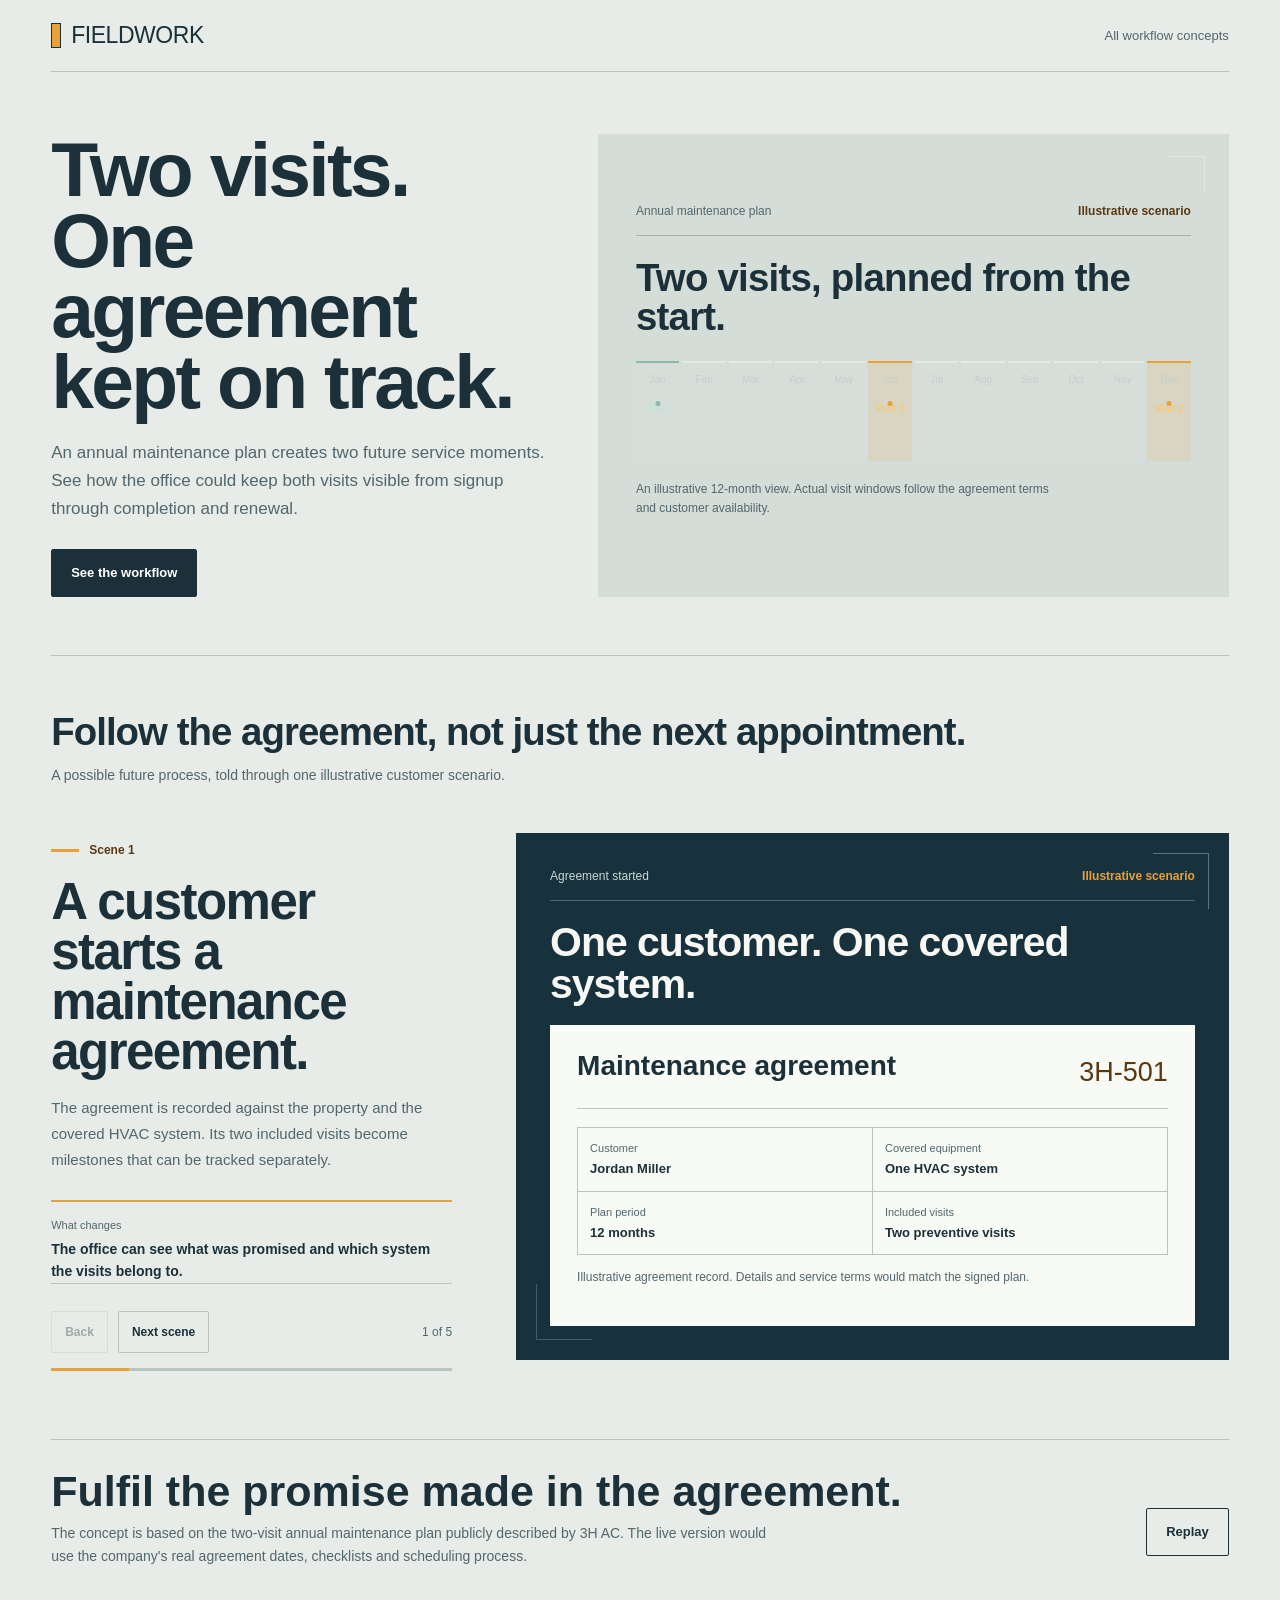
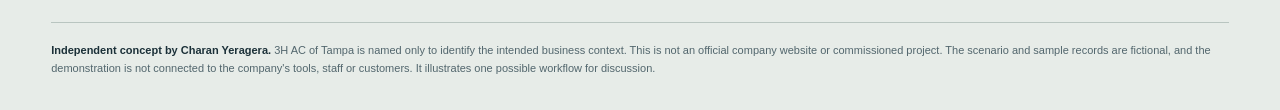
==== commit 6241d5ab: "Art direct 3h-ac workflow walkthrough" ====
--- a/site/previews/3h-ac/index.html
+++ b/site/previews/3h-ac/index.html
@@ -1,11 +1,65 @@
 <!doctype html>
-<html lang="en"><head><meta charset="utf-8"><meta name="viewport" content="width=device-width,initial-scale=1"><meta name="robots" content="noindex,nofollow"><meta name="description" content="An independent future-state maintenance agreement fulfilment walkthrough for 3H AC of Tampa."><title>3H AC of Tampa — Future-State Workflow Walkthrough</title><link rel="stylesheet" href="../../assets/site.css"></head>
-<body><div class="topbar"><div class="wrap"><span><strong>Independent concept walkthrough</strong> · A possible future-state workflow</span><span>Prepared by Charan Yeragera</span></div></div><main class="wrap">
-<header class="nav"><a class="wordmark" href="../../index.html">FIELD<span>NOTE</span> / HVAC OPS</a><div class="nav-right">A guided product story · <a href="../../index.html">All concepts</a></div></header>
-<section class="intro"><div><div class="eyebrow">A future-state workflow · 3H AC of Tampa</div><h1>Two maintenance visits. Nothing left to memory.</h1><p>Imagine an agreement starting today. Six months later, the first visit is due. Six months after that, the second. This walkthrough shows how a team could see each agreement through both visits and into the next renewal conversation.</p><div class="btn-row"><button class="btn" data-start>See how it could work <span aria-hidden="true">→</span></button><a class="btn secondary" href="https://3hac.com/" target="_blank" rel="noopener">View current website ↗</a></div></div><aside class="intro-card"><div class="card-label">The idea</div><h2>Every agreement has a timeline, not just a promise.</h2><p>A two-visit fulfilment view that connects the agreement, due windows, scheduling, service checklists and completion status.</p></aside></section>
-<div class="story-heading"><div><h2>Follow an agreement through its full year</h2><p>Five moments. One connected experience.</p></div><div class="counter" data-counter>01 / 05</div></div><div class="progress"><div class="progress-fill" data-progress></div></div>
-<section class="story-layout" data-story><div class="story-copy"><div class="scenes"><article class="story-scene active" data-scene><div class="scene-kicker">MOMENT 01 · The agreement</div><h3>A customer signs up for preventive maintenance.</h3><p>The agreement is recorded against the customer's property and the covered HVAC system. The two maintenance visits become visible milestones rather than details buried in a document.</p><div class="moment"><span>THE MOMENT</span><strong>The office can see what was promised and which system each visit belongs to.</strong></div></article><article class="story-scene " data-scene><div class="scene-kicker">MOMENT 02 · The reveal</div><h3>Both visits appear on the calendar from day one.</h3><p>The first visit is due around six months into the agreement. The second follows around six months later. The dates can be adjusted to the agreement terms and the customer's availability.</p><div class="moment"><span>THE SHIFT</span><strong>The second visit is not forgotten just because the first one was completed.</strong></div></article><article class="story-scene " data-scene><div class="scene-kicker">MOMENT 03 · The first visit</div><h3>When the first visit is due, the right checklist is ready.</h3><p>The office sees the agreement approaching its first visit window and can start scheduling. The technician receives the appropriate service checklist for the first maintenance visit.</p><div class="moment"><span>THE HUMAN MOMENT</span><strong>The visit is scheduled, assigned and completed against the actual agreement requirements.</strong></div></article><article class="story-scene " data-scene><div class="scene-kicker">MOMENT 04 · The second visit</div><h3>The next visit is already waiting in the timeline.</h3><p>After visit one is completed, the agreement moves forward to its second service window. If it becomes overdue or needs rescheduling, that status is visible to the office.</p><div class="moment"><span>THE PAYOFF</span><strong>One completed visit does not make the whole annual agreement look complete.</strong></div></article><article class="story-scene " data-scene><div class="scene-kicker">MOMENT 05 · The renewal</div><h3>The team can see which agreements need attention next.</h3><p>As the agreement approaches its end date, the office can prepare a renewal conversation and check whether both visits have been fulfilled. The customer remains in control of whether to renew.</p><div class="moment"><span>THE DREAM OUTCOME</span><strong>A clearer fulfilment process: two visits tracked, overdue work visible and renewal timing easier to manage.</strong></div></article></div><div class="story-controls"><button class="btn ghost" data-prev disabled>← Back</button><div class="dots"><button class="dot active" data-go aria-label="Go to moment 1"></button><button class="dot " data-go aria-label="Go to moment 2"></button><button class="dot " data-go aria-label="Go to moment 3"></button><button class="dot " data-go aria-label="Go to moment 4"></button><button class="dot " data-go aria-label="Go to moment 5"></button></div><button class="btn" data-next>Next moment →</button></div></div>
-<div class="story-stage"><div class="stage-glow"></div><div class="visual-scene active" data-visual><div class="visual-caption"><span>The agreement is registered</span><strong>ILLUSTRATIVE SCENARIO</strong></div><div class="app-window"><div class="app-top"><div class="app-brand">FIELDNOTE / CARE PLANS</div><div class="app-status">Agreement started</div></div><div class="app-body"><div class="app-kicker">Maintenance agreement · DEMO-501</div><div class="app-title">Jordan Miller · 1 HVAC system</div><div class="app-sub">Annual preventive maintenance plan · Illustrative account</div><div class="detail-grid"><div class="detail"><span>Property</span><strong>Palm Harbor residence</strong></div><div class="detail"><span>Covered system</span><strong>Central AC · System 1</strong></div><div class="detail"><span>Agreement begins</span><strong>January 15</strong></div><div class="detail"><span>Agreement ends</span><strong>January 14 next year</strong></div></div><div class="message-card"><div class="msg-label">What is included</div><p>Two preventive maintenance visits, tracked separately against this covered system.</p></div></div></div></div><div class="visual-scene " data-visual><div class="visual-caption"><span>Two visit milestones are planned</span><strong>ILLUSTRATIVE SCENARIO</strong></div><div class="app-window"><div class="app-top"><div class="app-brand">FIELDNOTE / CARE PLANS</div><div class="app-status">Annual timeline</div></div><div class="app-body"><div class="app-kicker">Agreement schedule</div><div class="app-title">Two visits, six months apart</div><div class="timeline"><div class="timeline-item"><small>January · Agreement start</small><strong>Plan activated</strong><p>System and covered service recorded</p></div><div class="timeline-item"><small>July · Around month 6</small><strong>Visit 1 window</strong><p>First maintenance visit to schedule</p></div><div class="timeline-item"><small>January · Around month 12</small><strong>Visit 2 window</strong><p>Second maintenance visit to schedule</p></div><div class="timeline-item"><small>Before expiry</small><strong>Renewal conversation</strong><p>Review fulfilment and customer interest</p></div></div></div></div></div><div class="visual-scene " data-visual><div class="visual-caption"><span>The first visit becomes a real task</span><strong>ILLUSTRATIVE SCENARIO</strong></div><div class="app-window"><div class="app-top"><div class="app-brand">FIELDNOTE / CARE PLANS</div><div class="app-status">Visit 1 due</div></div><div class="app-body"><div class="app-kicker">Maintenance visit · 01</div><div class="app-title">Ready to schedule</div><div class="detail-grid"><div class="detail"><span>Customer</span><strong>Jordan Miller</strong></div><div class="detail"><span>Visit window</span><strong>July · Around month 6</strong></div><div class="detail"><span>Assigned to</span><strong>Scheduling team</strong></div><div class="detail"><span>Visit status</span><strong><span class="pill amber">Due to schedule</span></strong></div></div><div class="message-card"><div class="msg-label">Technician checklist · First visit</div><p>Open the plan's first-visit checklist so the technician knows which maintenance tasks are included.</p></div></div></div></div><div class="visual-scene " data-visual><div class="visual-caption"><span>The second visit cannot disappear</span><strong>ILLUSTRATIVE SCENARIO</strong></div><div class="app-window"><div class="app-top"><div class="app-brand">FIELDNOTE / CARE PLANS</div><div class="app-status">Visit 2 upcoming</div></div><div class="app-body"><div class="app-kicker">Agreement progress</div><div class="app-title">Visit 1 complete · Visit 2 ahead</div><div class="flow-line"><div class="flow-step done">Agreement<br>active</div><span class="flow-arrow">→</span><div class="flow-step done">Visit 1<br>complete</div><span class="flow-arrow">→</span><div class="flow-step current">Visit 2<br>upcoming</div></div><div class="detail-grid"><div class="detail"><span>Visit 1</span><strong><span class="pill">Completed</span></strong></div><div class="detail"><span>Visit 2</span><strong><span class="pill amber">Due in next window</span></strong></div></div><div class="message-card"><div class="msg-label">Office task</div><p>Begin scheduling the second visit. If the due window passes, flag the agreement as overdue rather than complete.</p></div></div></div></div><div class="visual-scene " data-visual><div class="visual-caption"><span>A clear picture of agreement fulfilment</span><strong>ILLUSTRATIVE SCENARIO</strong></div><div class="app-window"><div class="app-top"><div class="app-brand">FIELDNOTE / CARE PLANS</div><div class="app-status">Agreement overview</div></div><div class="app-body"><div class="app-kicker">Maintenance agreements</div><div class="app-title">Which visits need attention?</div><div class="metric-row"><div class="metric"><b>12</b><span>Active plans</span></div><div class="metric"><b>03</b><span>Visits due</span></div><div class="metric"><b>02</b><span>Renewal soon</span></div></div><div class="inbox"><div class="inbox-head"><span>Agreement</span><span>Next move</span></div><div class="inbox-row"><div><strong>Jordan Miller</strong><small>Visit 2 upcoming</small></div><div>Schedule</div><span class="pill amber">Due</span></div><div class="inbox-row"><div><strong>Casey Reed</strong><small>Visit 1 overdue</small></div><div>Contact</div><span class="pill amber">Overdue</span></div><div class="inbox-row"><div><strong>Taylor Brooks</strong><small>Both visits complete</small></div><div>Renewal</div><span class="pill gray">Upcoming</span></div></div></div></div></div></div></section>
-<section class="closing"><div><h2>Sell the peace of mind of a fulfilled agreement.</h2><p>The customer gets the two visits included in the plan. The office sees what's due, what's completed and what needs scheduling next. This concept would be shaped around the company's actual agreement terms and field-service software.</p></div><button class="btn secondary" data-restart>Replay walkthrough ↻</button></section>
-<footer class="disclaimer"><strong>Concept disclaimer:</strong> This is an independent, illustrative future-state walkthrough, not an official company website, commissioned project, or live software connection. The scenario and sample records are fictional. It demonstrates one possible process for discussion; actual workflow, integrations, responsibilities and feasibility would be confirmed with the business. References to the company identify the intended audience only.</footer>
+<html lang="en"><head><meta charset="utf-8"><meta name="viewport" content="width=device-width,initial-scale=1"><meta name="robots" content="noindex,nofollow"><meta name="description" content="An annual maintenance plan creates two future service moments. See how the office could keep both visits visible from signup through completion and renewal."><title>3H AC of Tampa — Workflow concept</title><link rel="stylesheet" href="../../assets/site.css"></head>
+<body><main class="shell page-maintenance">
+<header class="masthead"><a class="brand" href="../../index.html"><span class="brand-mark" aria-hidden="true"></span>FIELDWORK</a><a class="mast-link" href="../../index.html">All workflow concepts</a></header>
+<section class="hero">
+  <div class="hero-copy"><h1>Two visits. One agreement kept on track.</h1><p>An annual maintenance plan creates two future service moments. See how the office could keep both visits visible from signup through completion and renewal.</p><button class="action" data-start>See the workflow</button></div>
+  <div class="hero-art hero-art--calendar"><div class="hero-art-inner"><div class="art-heading"><span>Annual maintenance plan</span><strong>Illustrative scenario</strong></div><h2 class="art-title">Two visits, planned from the start.</h2><div class="month-road"><div class="month renew"><span>Jan</span><b>Start</b></div><div class="month "><span>Feb</span><b></b></div><div class="month "><span>Mar</span><b></b></div><div class="month "><span>Apr</span><b></b></div><div class="month "><span>May</span><b></b></div><div class="month visit"><span>Jun</span><b>Visit 1</b></div><div class="month "><span>Jul</span><b></b></div><div class="month "><span>Aug</span><b></b></div><div class="month "><span>Sep</span><b></b></div><div class="month "><span>Oct</span><b></b></div><div class="month "><span>Nov</span><b></b></div><div class="month visit"><span>Dec</span><b>Visit 2</b></div></div><p class="hero-note">An illustrative 12-month view. Actual visit windows follow the agreement terms and customer availability.</p></div></div>
+</section>
+<section class="sequence"><h2 class="section-title">Follow the agreement, not just the next appointment.</h2><p class="section-intro">A possible future process, told through one illustrative customer scenario.</p></section>
+<section class="story" id="walkthrough" data-story aria-label="Guided workflow walkthrough">
+  <div class="story-copy">
+    
+    <article class="scene-copy is-active" data-scene aria-hidden="false">
+      <div class="scene-index">Scene 1</div>
+      <h3>A customer starts a maintenance agreement.</h3>
+      <p>The agreement is recorded against the property and the covered HVAC system. Its two included visits become milestones that can be tracked separately.</p>
+      <div class="takeaway"><span>What changes</span><strong>The office can see what was promised and which system the visits belong to.</strong></div>
+    </article>
+    <article class="scene-copy " data-scene aria-hidden="true">
+      <div class="scene-index">Scene 2</div>
+      <h3>Both visits are visible from day one.</h3>
+      <p>The first visit is expected around six months into the agreement, with the second about six months later. Each window can be adjusted to match the actual agreement and the customer's availability.</p>
+      <div class="takeaway"><span>What changes</span><strong>Completing the first visit does not make the annual agreement look complete.</strong></div>
+    </article>
+    <article class="scene-copy " data-scene aria-hidden="true">
+      <div class="scene-index">Scene 3</div>
+      <h3>When visit one is due, the right work is ready.</h3>
+      <p>The office sees the visit approaching and starts scheduling. The technician receives the checklist that applies to the first service visit, based on the company's maintenance plan.</p>
+      <div class="takeaway"><span>What changes</span><strong>The appointment and the work included in that visit stay connected.</strong></div>
+    </article>
+    <article class="scene-copy " data-scene aria-hidden="true">
+      <div class="scene-index">Scene 4</div>
+      <h3>The second visit stays on the horizon.</h3>
+      <p>After visit one is completed, the agreement advances to its second service window. If that visit is not scheduled or needs to be moved, the office sees it as upcoming, due or overdue.</p>
+      <div class="takeaway"><span>What changes</span><strong>The agreement is only fulfilled when both visits have been recorded.</strong></div>
+    </article>
+    <article class="scene-copy " data-scene aria-hidden="true">
+      <div class="scene-index">Scene 5</div>
+      <h3>Renewal begins with a clear service history.</h3>
+      <p>As the plan approaches expiry, the office can see whether both visits were fulfilled and prepare a renewal conversation. The customer decides whether to continue.</p>
+      <div class="takeaway"><span>The intended outcome</span><strong>A complete view of the agreement: visits due, work completed and renewal timing.</strong></div>
+    </article>
+    <div class="story-controls"><button type="button" data-back disabled>Back</button><button type="button" data-next>Next scene</button><span class="scene-count" data-count>1 of 5</span></div>
+    <div class="step-rule" aria-label="Walkthrough progress"><span data-mark class="done"></span><span data-mark class=""></span><span data-mark class=""></span><span data-mark class=""></span><span data-mark class=""></span></div>
+  </div>
+  <div class="scene-board 3h-ac-board">
+    <section class="scene-visual is-active" data-visual aria-hidden="false">
+      <div class="scene-top"><span>Agreement started</span><strong>Illustrative scenario</strong></div><h3 class="scene-heading">One customer. One covered system.</h3><div class="paper-sheet"><div class="sheet-title"><h4>Maintenance agreement</h4><span class="sheet-ref">3H-501</span></div><div class="sheet-fields"><div class="sheet-field"><span>Customer</span><strong>Jordan Miller</strong></div><div class="sheet-field"><span>Covered equipment</span><strong>One HVAC system</strong></div><div class="sheet-field"><span>Plan period</span><strong>12 months</strong></div><div class="sheet-field"><span>Included visits</span><strong>Two preventive visits</strong></div></div><p class="sheet-note">Illustrative agreement record. Details and service terms would match the signed plan.</p></div>
+    </section>
+    <section class="scene-visual " data-visual aria-hidden="true">
+      <div class="scene-top"><span>Annual service calendar</span><strong>Illustrative scenario</strong></div><h3 class="scene-heading">The year, at a glance</h3><div class="month-road"><div class="month "><span>Jan</span><b></b></div><div class="month "><span>Feb</span><b></b></div><div class="month "><span>Mar</span><b></b></div><div class="month "><span>Apr</span><b></b></div><div class="month "><span>May</span><b></b></div><div class="month visit"><span>Jun</span><b>Visit 1</b></div><div class="month "><span>Jul</span><b></b></div><div class="month "><span>Aug</span><b></b></div><div class="month "><span>Sep</span><b></b></div><div class="month "><span>Oct</span><b></b></div><div class="month "><span>Nov</span><b></b></div><div class="month visit"><span>Dec</span><b>Visit 2</b></div></div><p class="hero-note">A six-month interval is illustrative and subject to the customer's agreement dates.</p>
+    </section>
+    <section class="scene-visual " data-visual aria-hidden="true">
+      <div class="scene-top"><span>First maintenance visit</span><strong>Illustrative scenario</strong></div><h3 class="scene-heading">Visit one is ready to schedule</h3><div class="visit-list"><div class="visit-item"><h4>Visit 1</h4><p>First maintenance window. Scheduling team confirms the customer and appointment.</p><ul><li>Open plan-specific checklist</li><li>Assign technician</li><li>Record completion</li></ul></div><div class="visit-item"><h4>Visit 2</h4><p>Second maintenance window remains open in the agreement timeline.</p><ul><li>Not yet completed</li><li>Future visit remains visible</li></ul></div></div>
+    </section>
+    <section class="scene-visual " data-visual aria-hidden="true">
+      <div class="scene-top"><span>Agreement progress</span><strong>Illustrative scenario</strong></div><h3 class="scene-heading">One visit complete. One still to come.</h3><div class="process-line"><div class="process-step done"><strong>Agreement</strong>Active</div><div class="process-step done"><strong>Visit 1</strong>Completed</div><div class="process-step current"><strong>Visit 2</strong>Upcoming</div><div class="process-step "><strong>Renewal</strong>Later review</div></div><div class="message"><span>Office follow-through</span><p>The second visit remains an open commitment. Rescheduling or overdue work is visible before the agreement is closed.</p></div>
+    </section>
+    <section class="scene-visual " data-visual aria-hidden="true">
+      <div class="scene-top"><span>Maintenance plan overview</span><strong>Illustrative scenario</strong></div><h3 class="scene-heading">Which agreements need attention?</h3><table class="board-table"><thead><tr><th>Agreement</th><th>Visit progress</th><th>Next action</th></tr></thead><tbody><tr><td>Jordan Miller</td><td>1 of 2 complete</td><td>Schedule visit 2</td></tr><tr><td>Casey Reed</td><td>0 of 2 complete</td><td>Arrange visit 1</td></tr><tr><td>Taylor Brooks</td><td>2 of 2 complete</td><td>Review renewal</td></tr></tbody></table>
+    </section></div>
+</section>
+<section class="closing"><div><h2>Fulfil the promise made in the agreement.</h2><p>The concept is based on the two-visit annual maintenance plan publicly described by 3H AC. The live version would use the company's real agreement dates, checklists and scheduling process.</p></div><button class="action secondary" type="button" data-replay>Replay</button></section>
+<footer class="disclaimer"><strong>Independent concept by Charan Yeragera.</strong> 3H AC of Tampa is named only to identify the intended business context. This is not an official company website or commissioned project. The scenario and sample records are fictional, and the demonstration is not connected to the company's tools, staff or customers. It illustrates one possible workflow for discussion.</footer>
 </main><script src="../../assets/site.js"></script></body></html>
--- a/site/assets/site.css
+++ b/site/assets/site.css
@@ -1,15 +1,248 @@
-
-:root{--ink:#101820;--muted:#63717d;--paper:#f5f7f8;--white:#fff;--line:#dfe5e8;--dark:#101d27;--accent:#146b65;--accent-soft:#e4f2ef;--gold:#d7a34b;--shadow:0 24px 70px rgba(16,29,39,.10);font-family:Inter,-apple-system,BlinkMacSystemFont,"Segoe UI",sans-serif;color:var(--ink);background:var(--paper)}
-*{box-sizing:border-box}html{scroll-behavior:smooth}body{margin:0;background:var(--paper);color:var(--ink)}a{color:inherit}.wrap{max-width:1160px;margin:auto;padding:0 28px}
-.topbar{background:#101d27;color:#dce5e9;font-size:11px;letter-spacing:.09em;text-transform:uppercase}.topbar .wrap{display:flex;justify-content:space-between;gap:16px;padding-top:11px;padding-bottom:11px}.topbar strong{color:#eac780}
-.nav{height:76px;display:flex;align-items:center;justify-content:space-between;border-bottom:1px solid var(--line)}.wordmark{font-size:17px;font-weight:850;letter-spacing:-.055em;text-decoration:none}.wordmark span{color:var(--accent)}.nav-right{font-size:12px;color:var(--muted)}
-.intro{display:grid;grid-template-columns:1.15fr .85fr;gap:48px;align-items:center;padding:66px 0 50px}.eyebrow,.scene-kicker{font-size:10px;font-weight:800;letter-spacing:.16em;text-transform:uppercase;color:var(--accent)}.intro h1{font-size:clamp(40px,5vw,65px);line-height:.99;letter-spacing:-.065em;margin:15px 0 19px;max-width:740px}.intro p{font-size:16px;line-height:1.7;color:var(--muted);max-width:680px;margin:0}.intro-card{background:var(--dark);color:#fff;padding:28px;border-radius:18px;box-shadow:var(--shadow);position:relative;overflow:hidden}.intro-card:after{content:"";position:absolute;width:190px;height:190px;border-radius:50%;right:-70px;top:-90px;background:rgba(105,188,171,.16)}.intro-card .card-label{font-size:10px;letter-spacing:.15em;text-transform:uppercase;color:#a8d8cb}.intro-card h2{font-size:25px;line-height:1.1;letter-spacing:-.04em;max-width:360px;margin:14px 0}.intro-card p{color:#c4d0d5;font-size:12px;line-height:1.65}.btn-row{display:flex;gap:10px;flex-wrap:wrap;margin-top:24px}.btn{display:inline-flex;align-items:center;justify-content:center;gap:8px;border:0;border-radius:8px;background:var(--accent);color:#fff;padding:13px 17px;font:inherit;font-size:12px;font-weight:750;text-decoration:none;cursor:pointer;transition:transform .18s,filter .18s}.btn:hover{transform:translateY(-2px);filter:brightness(1.08)}.btn.secondary{background:#e6efee;color:#245b55}.btn.ghost{background:#f0f3f4;color:#42515c}.btn:disabled{opacity:.35;cursor:not-allowed;transform:none}
-.story-heading{display:flex;justify-content:space-between;align-items:end;gap:20px;margin:12px 0 15px}.story-heading h2{font-size:22px;letter-spacing:-.04em;margin:0}.story-heading p{font-size:12px;color:var(--muted);margin:6px 0 0}.counter{font-size:12px;font-weight:800;color:var(--muted);font-variant-numeric:tabular-nums}
-.progress{height:3px;background:#e2e8e9;border-radius:8px;overflow:hidden;margin-bottom:22px}.progress-fill{height:100%;width:20%;background:var(--accent);transition:width .38s ease}
-.story-layout{display:grid;grid-template-columns:.88fr 1.12fr;gap:16px;align-items:stretch;min-height:540px}.story-copy,.story-stage{border:1px solid var(--line);border-radius:18px;background:#fff;box-shadow:0 8px 32px rgba(20,38,48,.045)}.story-copy{display:flex;flex-direction:column;padding:35px 34px 23px}.scenes{flex:1}.story-scene{display:none;animation:arrive .34s ease}.story-scene.active{display:block}@keyframes arrive{from{opacity:0;transform:translateY(8px)}to{opacity:1;transform:none}}.story-scene h3{font-size:clamp(27px,3vw,37px);line-height:1.08;letter-spacing:-.055em;margin:17px 0 15px}.story-scene>p{font-size:14px;line-height:1.75;color:var(--muted);margin:0}.moment{border-left:3px solid var(--gold);background:#fbf8f1;padding:15px 16px;margin-top:23px;border-radius:0 10px 10px 0}.moment span{display:block;text-transform:uppercase;font-size:9px;letter-spacing:.13em;font-weight:800;color:#8d6b31;margin-bottom:7px}.moment strong{font-size:13px;line-height:1.55;font-weight:700;color:#3c3425}
-.story-controls{display:flex;align-items:center;justify-content:space-between;gap:12px;border-top:1px solid var(--line);padding-top:18px;margin-top:28px}.story-controls .btn{padding:11px 14px}.dots{display:flex;align-items:center;gap:7px}.dot{width:7px;height:7px;border:0;padding:0;border-radius:50%;background:#d6dfe1;cursor:pointer}.dot.active{background:var(--accent);width:22px;border-radius:6px}
-.story-stage{background:#101d27;padding:22px;display:flex;align-items:center;justify-content:center;overflow:hidden;position:relative}.stage-glow{position:absolute;width:360px;height:360px;background:radial-gradient(circle,rgba(56,135,124,.22),transparent 68%);right:-130px;top:-150px;pointer-events:none}.visual-scene{display:none;width:100%;max-width:590px;position:relative;z-index:1;animation:arrive .4s ease}.visual-scene.active{display:block}.visual-caption{display:flex;justify-content:space-between;gap:14px;align-items:center;color:#c0d0d5;font-size:10px;letter-spacing:.08em;text-transform:uppercase;margin:0 0 13px}.visual-caption strong{color:#f4d18d;font-size:9px}.app-window{background:#f7f9f9;border-radius:13px;box-shadow:0 20px 55px rgba(0,0,0,.28);overflow:hidden;color:var(--ink)}.app-top{display:flex;align-items:center;justify-content:space-between;padding:13px 16px;background:#fff;border-bottom:1px solid #e4eaec}.app-brand{font-size:11px;font-weight:850;letter-spacing:-.03em}.app-brand span{color:var(--accent)}.app-status{font-size:9px;color:#687985;background:#eff3f3;border-radius:20px;padding:6px 9px}.app-body{padding:18px}.app-kicker{font-size:9px;text-transform:uppercase;letter-spacing:.12em;font-weight:800;color:#71818a}.app-title{font-size:20px;letter-spacing:-.045em;font-weight:800;margin:7px 0 5px}.app-sub{font-size:10px;color:#74828b;line-height:1.5}.metric-row{display:grid;grid-template-columns:repeat(3,1fr);gap:8px;margin:15px 0}.metric{padding:12px;border:1px solid #e1e8e9;background:#fff;border-radius:9px}.metric b{display:block;font-size:18px;letter-spacing:-.04em}.metric span{font-size:9px;color:#73818a}.inbox{background:#fff;border:1px solid #e0e7e9;border-radius:10px;margin-top:13px;overflow:hidden}.inbox-head{padding:10px 12px;display:flex;justify-content:space-between;border-bottom:1px solid #edf0f1;font-size:9px;color:#78858e;text-transform:uppercase;letter-spacing:.08em}.inbox-row{padding:12px;border-bottom:1px solid #eef1f2;display:grid;grid-template-columns:1.1fr .9fr .65fr;align-items:center;gap:8px;font-size:10px}.inbox-row:last-child{border-bottom:0}.inbox-row strong{display:block;font-size:10px}.inbox-row small{display:block;color:#7a8990;font-size:9px;margin-top:4px}.pill{display:inline-block;border-radius:20px;background:#e5f2ee;color:#28655d;font-size:9px;padding:5px 8px;font-weight:750}.pill.amber{background:#fbf0dc;color:#8d682c}.pill.gray{background:#edf1f2;color:#61717a}.detail-grid{display:grid;grid-template-columns:1fr 1fr;gap:9px;margin-top:14px}.detail{background:#fff;border:1px solid #e1e8e9;border-radius:9px;padding:11px}.detail span{display:block;font-size:8px;text-transform:uppercase;letter-spacing:.1em;color:#7c8990;margin-bottom:6px}.detail strong{font-size:11px;line-height:1.45}.flow-line{display:flex;align-items:center;gap:7px;margin:17px 0}.flow-step{flex:1;min-width:0;background:#fff;border:1px solid #dfe7e8;border-radius:8px;padding:10px 8px;text-align:center;font-size:9px;color:#64737b}.flow-step.done{border-color:#add4ca;background:#edf7f4;color:#24665d}.flow-step.current{border-color:#d9b56b;background:#fff8e9;color:#805d24}.flow-arrow{color:#98a5aa;font-size:12px}.message-card{border:1px solid #dce7e5;background:#f0f7f5;padding:15px;border-radius:10px;margin-top:13px}.message-card .msg-label{font-size:8px;color:#39756c;text-transform:uppercase;letter-spacing:.1em;font-weight:800}.message-card p{font-size:11px;line-height:1.6;color:#38514f;margin:8px 0}.timeline{border-left:2px solid #dfe8e8;margin:15px 0 0 7px;padding-left:17px;display:grid;gap:14px}.timeline-item{position:relative}.timeline-item:before{content:"";position:absolute;left:-23px;top:3px;width:9px;height:9px;background:#fff;border:2px solid var(--accent);border-radius:50%}.timeline-item small{font-size:8px;color:#71818a;text-transform:uppercase;letter-spacing:.08em}.timeline-item strong{display:block;font-size:11px;margin:4px 0}.timeline-item p{font-size:9px;color:#73818a;margin:0;line-height:1.5}
-.closing{margin:38px 0 55px;background:#e8f1f0;border-radius:16px;padding:27px 30px;display:flex;justify-content:space-between;align-items:center;gap:25px}.closing h2{font-size:21px;letter-spacing:-.04em;margin:0 0 7px}.closing p{font-size:12px;line-height:1.6;color:#536c6b;margin:0;max-width:690px}.disclaimer{border-top:1px solid var(--line);padding:20px 0 34px;color:#77858b;font-size:10px;line-height:1.7}.disclaimer strong{color:#4c5b62}
-.landing-hero{padding:76px 0 56px;max-width:850px}.landing-hero h1{font-size:clamp(42px,6vw,76px);line-height:.98;letter-spacing:-.07em;margin:15px 0 22px}.landing-hero p{max-width:690px;color:var(--muted);font-size:16px;line-height:1.75}.concept-grid{display:grid;grid-template-columns:repeat(2,1fr);gap:16px;margin-bottom:60px}.concept-card{background:#fff;border:1px solid var(--line);border-radius:15px;padding:23px;display:flex;flex-direction:column;min-height:230px}.concept-card .eyebrow{font-size:9px}.concept-card h2{font-size:23px;letter-spacing:-.045em;margin:12px 0 8px}.concept-card p{font-size:12px;color:var(--muted);line-height:1.65;margin:0 0 20px;flex:1}.concept-card a{align-self:flex-start}.landing-note{padding:18px 20px;background:#fff8eb;border:1px solid #eee0c0;border-radius:10px;font-size:11px;color:#765a2a;line-height:1.6;margin-bottom:50px}
-@media(max-width:850px){.intro,.story-layout{grid-template-columns:1fr}.intro{gap:25px;padding:45px 0 38px}.story-layout{min-height:0}.story-stage{min-height:430px;grid-row:1}.story-copy{min-height:440px}.concept-grid{grid-template-columns:1fr 1fr}}
-@media(max-width:560px){.wrap{padding:0 16px}.topbar .wrap{font-size:9px}.nav{height:62px}.intro{padding:36px 0}.intro h1{font-size:43px}.intro p{font-size:14px}.intro-card{padding:22px}.story-heading{align-items:flex-start;flex-direction:column}.story-copy{padding:25px 20px 18px;min-height:460px}.story-stage{padding:14px;min-height:360px}.app-body{padding:12px}.app-title{font-size:17px}.inbox-row{grid-template-columns:1fr .8fr}.inbox-row>*:last-child{display:none}.metric{padding:9px}.metric b{font-size:15px}.closing{align-items:flex-start;flex-direction:column;padding:22px}.concept-grid{grid-template-columns:1fr}.landing-hero{padding:48px 0 35px}.landing-hero h1{font-size:48px}.dots{gap:5px}}
+/* FIELDWORK DESIGN SYSTEM | editorial field-service engineering | signature: the work artefact */
+:root{
+  --paper:#E7ECE8;
+  --sheet:#F8FAF6;
+  --ink:#1B3038;
+  --steel:#52666D;
+  --line:#B9C5C0;
+  --deep:#18323D;
+  --deep-2:#274752;
+  --signal:#E8A13A;
+  --signal-ink:#5A3911;
+  --good:#477467;
+  --display:Impact,"Arial Narrow",Haettenschweiler,sans-serif;
+  --body:"Segoe UI",Arial,Helvetica,sans-serif;
+  --measure:1180px;
+  --gutter:clamp(20px,4vw,54px);
+}
+*{box-sizing:border-box}
+html,body{margin:0;min-height:100%;overflow-x:clip}
+html{scroll-behavior:smooth}
+body{background:var(--paper);color:var(--ink);font-family:var(--body);font-size:16px;line-height:1.5}
+a{color:inherit;text-decoration-thickness:1px;text-underline-offset:4px}
+button{font:inherit}
+button:focus-visible,a:focus-visible{outline:3px solid var(--signal);outline-offset:4px}
+img,svg{max-width:100%;height:auto}
+h1,h2,h3,p{margin-top:0}
+h1,h2,h3{font-weight:700}
+.shell{width:min(var(--measure),100% - 2*var(--gutter));margin-inline:auto}
+.masthead{height:72px;display:flex;align-items:center;justify-content:space-between;border-bottom:1px solid var(--line)}
+.brand{display:flex;align-items:center;gap:10px;text-decoration:none;font-family:var(--display);font-size:23px;line-height:1;color:var(--ink);letter-spacing:-.02em}
+.brand-mark{display:block;width:10px;height:25px;background:var(--signal);border:1px solid var(--ink)}
+.mast-link{font-size:13px;color:var(--steel);text-decoration:none}
+.mast-link:hover{color:var(--ink);text-decoration:underline}
+.hero{display:grid;grid-template-columns:minmax(0,.88fr) minmax(0,1.12fr);gap:clamp(26px,4vw,58px);align-items:stretch;padding:62px 0 58px;border-bottom:1px solid var(--line)}
+.hero-copy{display:flex;flex-direction:column;align-items:flex-start;justify-content:center;min-width:0}
+.hero h1{max-width:660px;margin:0 0 22px;font-family:var(--display);font-size:clamp(50px,6vw,82px);line-height:.92;letter-spacing:-.035em;overflow-wrap:break-word}
+.hero-copy>p{max-width:500px;margin:0;color:var(--steel);font-size:17px;line-height:1.65}
+.action{display:inline-flex;align-items:center;justify-content:center;min-height:48px;padding:0 19px;border:1px solid var(--ink);border-radius:2px;background:var(--ink);color:#fff;font-size:13px;font-weight:700;text-decoration:none;cursor:pointer;margin-top:26px}
+.action:hover{background:var(--signal);border-color:var(--signal);color:var(--signal-ink)}
+.action.secondary{background:transparent;color:var(--ink)}
+.action.secondary:hover{background:var(--ink);color:#fff;border-color:var(--ink)}
+.hero-art{min-width:0;min-height:350px;background:var(--deep);color:#F5F6F1;position:relative;display:flex;align-items:center;padding:clamp(20px,3vw,38px);overflow:hidden}
+.hero-art:after{content:"";position:absolute;right:24px;top:22px;width:35px;height:35px;border-top:1px solid rgba(255,255,255,.3);border-right:1px solid rgba(255,255,255,.3)}
+.hero-art-inner{position:relative;z-index:1;width:100%}
+.art-heading{display:flex;justify-content:space-between;align-items:baseline;gap:16px;padding-bottom:15px;border-bottom:1px solid rgba(255,255,255,.26);font-size:12px;color:#D6E0DC}
+.art-heading strong{font-weight:700;color:var(--signal)}
+.art-title{font-family:var(--display);font-size:clamp(27px,3vw,40px);line-height:1.02;letter-spacing:-.02em;margin:22px 0 18px;color:#F8F9F5}
+.hero-note{margin-top:19px;color:#C2D0CC;font-size:12px;line-height:1.55;max-width:430px}
+.dispatch-routes{display:grid;gap:0;margin-top:16px}
+.dispatch-route{display:grid;grid-template-columns:minmax(92px,.6fr) minmax(0,1.4fr) 24px;align-items:center;gap:12px;padding:12px 0;border-bottom:1px solid rgba(255,255,255,.16)}
+.dispatch-route:last-child{border-bottom:0}
+.dispatch-route span{font-size:12px;color:#CED9D4}
+.dispatch-route strong{font-size:13px;font-weight:650;color:#fff}
+.route-end{height:1px;background:var(--signal);position:relative}
+.route-end:after{content:"";position:absolute;right:0;top:-3px;width:7px;height:7px;border-top:1px solid var(--signal);border-right:1px solid var(--signal);transform:rotate(45deg)}
+.hero-art--paper{background:#D0DAD4;color:var(--ink)}
+.hero-art--paper .art-heading{color:var(--steel);border-color:#9DADA6}
+.hero-art--paper .art-heading strong{color:var(--signal-ink)}
+.hero-art--paper .art-title{color:var(--ink)}
+.hero-art--paper .hero-note{color:var(--steel)}
+.hero-art--paper .dispatch-route{border-color:#A8B5AE}
+.hero-art--paper .dispatch-route span{color:var(--steel)}
+.hero-art--paper .dispatch-route strong{color:var(--ink)}
+.hero-art--paper .route-end{background:var(--signal-ink)}
+.hero-art--paper .route-end:after{border-color:var(--signal-ink)}
+.hero-art--calendar{background:#D5DDD8;color:var(--ink)}
+.hero-art--calendar .art-heading{color:var(--steel);border-color:#A6B3AC}
+.hero-art--calendar .art-heading strong{color:var(--signal-ink)}
+.hero-art--calendar .art-title{color:var(--ink)}
+.hero-art--calendar .hero-note{color:var(--steel)}
+.hero-art--calendar .dispatch-route{border-color:#A6B3AC}
+.hero-art--calendar .dispatch-route span{color:var(--steel)}
+.hero-art--calendar .dispatch-route strong{color:var(--ink)}
+.sequence{padding:56px 0 22px}
+.section-title{font-family:var(--display);font-size:clamp(30px,3vw,43px);letter-spacing:-.025em;line-height:1.05;margin:0 0 12px}
+.section-intro{color:var(--steel);font-size:14px;max-width:620px;line-height:1.65;margin:0}
+.story{display:grid;grid-template-columns:minmax(245px,.72fr) minmax(0,1.28fr);gap:clamp(24px,5vw,72px);padding:24px 0 68px;align-items:start}
+.story-copy{min-width:0;display:flex;flex-direction:column;min-height:475px;padding-top:8px}
+.scene-copy{display:none;min-width:0}
+.scene-copy.is-active{display:block}
+.story:not(.enhanced) .scene-copy{display:block;margin-bottom:42px}
+.scene-index{display:flex;align-items:center;gap:10px;color:var(--signal-ink);font-size:12px;font-weight:700;margin-bottom:18px}
+.scene-index:before{content:"";display:block;width:28px;height:3px;background:var(--signal)}
+.scene-copy h3{font-family:var(--display);font-size:clamp(34px,4vw,51px);line-height:.98;letter-spacing:-.03em;margin:0 0 18px;max-width:470px;overflow-wrap:break-word}
+.scene-copy>p{font-size:15px;line-height:1.75;color:var(--steel);max-width:460px;margin:0}
+.takeaway{margin-top:26px;padding:15px 0 0;border-top:2px solid var(--signal);max-width:440px}
+.takeaway span{display:block;color:var(--steel);font-size:11px;margin-bottom:6px}
+.takeaway strong{font-size:14px;line-height:1.55;font-weight:700;display:block}
+.story-controls{display:flex;align-items:center;gap:10px;margin-top:auto;padding-top:27px;border-top:1px solid var(--line)}
+.story-controls button{border:1px solid var(--line);background:transparent;color:var(--ink);border-radius:2px;min-height:42px;padding:0 13px;font-size:12px;font-weight:700;cursor:pointer}
+.story-controls button:hover:not(:disabled){background:var(--ink);border-color:var(--ink);color:#fff}
+.story-controls button:disabled{opacity:.35;cursor:default}
+.scene-count{margin-left:auto;font-size:12px;color:var(--steel);font-variant-numeric:tabular-nums}
+.step-rule{height:3px;background:var(--line);display:flex;gap:3px;margin-top:15px}
+.step-rule span{height:3px;flex:1;background:transparent}
+.step-rule span.done{background:var(--signal)}
+.scene-board{min-width:0;min-height:470px;background:var(--deep);color:#F5F6F1;position:relative;padding:clamp(18px,3vw,34px);overflow:hidden}
+.scene-board:before,.scene-board:after{content:"";position:absolute;pointer-events:none}
+.scene-board:before{width:55px;height:55px;right:20px;top:20px;border-right:1px solid rgba(255,255,255,.3);border-top:1px solid rgba(255,255,255,.3)}
+.scene-board:after{width:55px;height:55px;left:20px;bottom:20px;border-left:1px solid rgba(255,255,255,.2);border-bottom:1px solid rgba(255,255,255,.2)}
+.scene-visual{display:none;position:relative;z-index:1;min-width:0;animation:scene-in .22s ease-out}
+.scene-visual.is-active{display:block}
+.story:not(.enhanced) .scene-visual{display:block;margin-bottom:38px}
+@keyframes scene-in{from{opacity:.35;transform:translateY(5px)}to{opacity:1;transform:none}}
+.scene-top{display:flex;align-items:center;justify-content:space-between;gap:14px;padding-bottom:15px;border-bottom:1px solid rgba(255,255,255,.25);color:#CAD7D2;font-size:12px}
+.scene-top strong{font-weight:700;color:var(--signal)}
+.scene-heading{font-family:var(--display);font-size:clamp(28px,3.2vw,42px);letter-spacing:-.025em;line-height:1.03;margin:20px 0 7px;color:#F7F8F4}
+.scene-sub{font-size:12px;color:#BFCFC9;line-height:1.55;margin:0 0 18px}
+.paper-sheet{background:var(--sheet);color:var(--ink);padding:clamp(16px,2.5vw,27px);margin-top:20px}
+.paper-sheet .scene-heading{color:var(--ink)}
+.paper-sheet .scene-sub{color:var(--steel)}
+.paper-sheet .scene-top{border-color:var(--line);color:var(--steel)}
+.paper-sheet .scene-top strong{color:var(--signal-ink)}
+.sheet-title{display:flex;justify-content:space-between;align-items:flex-start;gap:18px;border-bottom:1px solid var(--line);padding-bottom:15px;margin-bottom:18px}
+.sheet-title h4{font-family:var(--display);font-size:28px;line-height:1.02;margin:0}
+.sheet-ref{font-family:var(--display);font-size:27px;color:var(--signal-ink)}
+.sheet-fields{display:grid;grid-template-columns:repeat(2,minmax(0,1fr));border-top:1px solid var(--line);border-left:1px solid var(--line)}
+.sheet-field{padding:12px;border-right:1px solid var(--line);border-bottom:1px solid var(--line);min-width:0}
+.sheet-field span{display:block;font-size:11px;color:var(--steel);margin-bottom:4px}
+.sheet-field strong{display:block;font-size:13px;line-height:1.4;overflow-wrap:break-word}
+.sheet-note{padding:13px 0 0;font-size:12px;line-height:1.55;color:var(--steel)}
+.rows{margin-top:18px;border-top:1px solid rgba(255,255,255,.28)}
+.data-row{display:grid;grid-template-columns:minmax(0,1.2fr) minmax(0,1fr) minmax(85px,.7fr);gap:12px;align-items:center;padding:13px 0;border-bottom:1px solid rgba(255,255,255,.2);font-size:12px}
+.data-row strong{font-size:13px;font-weight:650;color:#fff}
+.data-row span{color:#C8D4D0}
+.status{display:inline-block;justify-self:start;padding:4px 7px;border:1px solid rgba(232,161,58,.8);color:#F2C982;font-size:10px;line-height:1.2}
+.status.complete{border-color:#89B3A5;color:#B3D8CA}
+.status.neutral{border-color:#9AAEB4;color:#CAD7D2}
+.process-line{display:grid;grid-template-columns:repeat(4,minmax(0,1fr));gap:0;margin:22px 0 4px}
+.process-step{min-width:0;padding:12px 9px 12px 0;border-top:3px solid rgba(255,255,255,.2);color:#C8D4D0;font-size:11px;line-height:1.4}
+.process-step strong{display:block;font-size:12px;color:#fff;margin-bottom:5px}
+.process-step.done{border-color:var(--good)}
+.process-step.current{border-color:var(--signal)}
+.message{margin-top:20px;padding:17px 18px;border-left:4px solid var(--signal);background:rgba(255,255,255,.08);color:#EFF3EF}
+.message span{display:block;font-size:11px;color:#F2C982;margin-bottom:6px}
+.message p{font-size:13px;line-height:1.6;margin:0}
+.board-table{width:100%;border-collapse:collapse;margin-top:18px;font-size:12px}
+.board-table th,.board-table td{text-align:left;padding:11px 9px;border-bottom:1px solid rgba(255,255,255,.2)}
+.board-table th{font-weight:650;color:#C7D4CF}
+.board-table td{color:#F4F6F2}
+.board-table th:first-child,.board-table td:first-child{padding-left:0}
+.board-table td:last-child{color:#F2C982}
+.calendar-grid{display:grid;grid-template-columns:repeat(5,minmax(0,1fr));border-top:1px solid rgba(255,255,255,.25);border-left:1px solid rgba(255,255,255,.25);margin-top:18px}
+.calendar-cell{min-height:76px;border-right:1px solid rgba(255,255,255,.25);border-bottom:1px solid rgba(255,255,255,.25);padding:9px 8px;font-size:11px;color:#BFCFC9}
+.calendar-cell strong{display:block;color:#fff;font-size:12px;margin-bottom:7px}
+.calendar-cell.booked{background:rgba(232,161,58,.13)}
+.calendar-cell.booked strong{color:#F5C97F}
+.calendar-cell.available{background:rgba(71,116,103,.16)}
+.calendar-cell small{display:block;color:#D4DFDA;font-size:10px;line-height:1.35}
+.property-brief{display:grid;grid-template-columns:.8fr 1.2fr;gap:18px;margin-top:20px}
+.property-number{font-family:var(--display);font-size:clamp(54px,7vw,88px);line-height:.85;color:var(--signal);letter-spacing:-.03em}
+.property-number small{display:block;font-family:var(--body);font-size:12px;line-height:1.4;letter-spacing:0;color:#C2D0CB;margin-top:9px}
+.property-details{border-left:1px solid rgba(255,255,255,.3);padding-left:18px;display:grid;gap:12px}
+.property-details div{display:flex;flex-direction:column;gap:3px}
+.property-details span{font-size:11px;color:#C2D0CB}
+.property-details strong{font-size:13px;color:#fff;line-height:1.4}
+.month-road{display:grid;grid-template-columns:repeat(12,minmax(0,1fr));gap:3px;margin-top:25px}
+.month{min-width:0;min-height:100px;padding:9px 3px 8px;border-top:2px solid rgba(255,255,255,.35);background:rgba(255,255,255,.04);position:relative}
+.month span{display:block;color:#C1D0CB;font-size:10px;text-align:center}
+.month b{display:block;font-size:10px;text-align:center;color:#fff;margin-top:15px;line-height:1.3}
+.month.visit{border-color:var(--signal);background:rgba(232,161,58,.13)}
+.month.visit b{color:#F5C97F}
+.month.renew{border-color:#8FB8AA}
+.month.renew b{color:#C6E2D8}
+.month:after{content:"";position:absolute;left:50%;top:38px;width:5px;height:5px;background:transparent;border-radius:50%;transform:translateX(-50%)}
+.month.visit:after{background:var(--signal)}
+.month.renew:after{background:#8FB8AA}
+.visit-list{display:grid;grid-template-columns:1fr 1fr;gap:22px;margin-top:23px}
+.visit-item{border-top:2px solid var(--signal);padding-top:13px}
+.visit-item h4{font-family:var(--display);font-size:25px;line-height:1.05;margin:0 0 8px}
+.visit-item p{font-size:12px;line-height:1.55;color:#C3D0CC;margin:0}
+.visit-item ul{list-style:none;padding:0;margin:12px 0 0;border-top:1px solid rgba(255,255,255,.2)}
+.visit-item li{padding:8px 0;border-bottom:1px solid rgba(255,255,255,.2);font-size:11px;color:#EDF2EE}
+.visit-item li:before{content:"—";color:var(--signal);margin-right:8px}
+.closing{display:grid;grid-template-columns:1fr auto;align-items:center;gap:24px;padding:30px 0 54px;border-top:1px solid var(--line)}
+.closing h2{font-family:var(--display);font-size:clamp(29px,3.5vw,43px);line-height:1;margin:0 0 9px}
+.closing p{color:var(--steel);font-size:14px;line-height:1.65;margin:0;max-width:720px}
+.disclaimer{border-top:1px solid var(--line);padding:18px 0 32px;color:var(--steel);font-size:11px;line-height:1.7}
+.disclaimer strong{color:var(--ink)}
+.landing-hero{display:grid;grid-template-columns:1.1fr .9fr;gap:56px;align-items:center;padding:83px 0 65px;border-bottom:1px solid var(--line)}
+.landing-hero h1{font-family:var(--display);font-size:clamp(55px,7vw,92px);line-height:.9;letter-spacing:-.04em;margin:0 0 21px;max-width:700px}
+.landing-hero p{font-size:17px;line-height:1.7;color:var(--steel);max-width:590px;margin:0}
+.landing-art{background:var(--deep);padding:30px;color:#F5F6F1;min-height:350px;display:flex;flex-direction:column;justify-content:space-between;position:relative;overflow:hidden}
+.landing-art h2{font-family:var(--display);font-size:clamp(29px,3.2vw,42px);line-height:1;margin:24px 0 18px;max-width:390px}
+.landing-art p{color:#CAD6D1;font-size:12px;line-height:1.6;max-width:370px;margin:0}
+.landing-art .dispatch-route{grid-template-columns:95px minmax(0,1fr) 24px}
+.directory{padding:52px 0 58px}
+.directory-head{display:grid;grid-template-columns:1fr 1fr;gap:30px;align-items:end;padding-bottom:18px;border-bottom:2px solid var(--ink)}
+.directory-head p{color:var(--steel);font-size:13px;line-height:1.6;margin:0;max-width:500px}
+.directory-row{display:grid;grid-template-columns:minmax(190px,.7fr) minmax(0,1.3fr) auto;gap:22px;align-items:center;padding:22px 0;border-bottom:1px solid var(--line)}
+.directory-row h3{font-family:var(--display);font-size:25px;line-height:1;margin:0}
+.directory-row p{font-size:13px;color:var(--steel);line-height:1.5;margin:0}
+.directory-row a{font-size:12px;font-weight:700;white-space:nowrap}
+.directory-row a:hover{color:var(--signal-ink)}
+.landing-note{margin:0 0 45px;padding:15px 18px;border-left:4px solid var(--signal);background:#DDE4DF;color:var(--steel);font-size:12px;line-height:1.65}
+.landing-note strong{color:var(--ink)}
+@media(max-width:900px){
+  .hero,.landing-hero{grid-template-columns:1fr}
+  .hero{gap:28px;padding:44px 0}
+  .hero-art{min-height:310px}
+  .story{grid-template-columns:1fr;gap:23px}
+  .story-copy{min-height:0}
+  .story-controls{margin-top:25px}
+  .scene-board{min-height:420px}
+  .directory-row{grid-template-columns:minmax(160px,.65fr) minmax(0,1.35fr)}
+  .directory-row a{grid-column:2}
+}
+@media(max-width:580px){
+  :root{--gutter:18px}
+  .masthead{height:62px}
+  .brand{font-size:20px}
+  .mast-link{font-size:11px}
+  .hero{padding:36px 0 35px}
+  .hero h1{font-size:54px}
+  .hero-copy>p{font-size:15px}
+  .hero-art{min-height:290px;padding:19px}
+  .art-title{font-size:29px}
+  .sequence{padding-top:40px}
+  .story{padding-top:16px}
+  .story-copy{min-height:0}
+  .scene-copy h3{font-size:39px}
+  .scene-board{padding:17px;min-height:390px}
+  .data-row{grid-template-columns:1fr 1fr}
+  .data-row .status{grid-column:1/-1}
+  .process-line{grid-template-columns:repeat(2,minmax(0,1fr));row-gap:10px}
+  .process-step{padding:10px 8px 10px 0}
+  .property-brief{grid-template-columns:1fr}
+  .property-details{border-left:0;border-top:1px solid rgba(255,255,255,.3);padding:14px 0 0;grid-template-columns:1fr 1fr}
+  .month-road{grid-template-columns:repeat(6,minmax(0,1fr));row-gap:6px}
+  .month{min-height:68px}
+  .month b{margin-top:9px}
+  .month:after{top:29px}
+  .visit-list{grid-template-columns:1fr}
+  .calendar-grid{grid-template-columns:repeat(3,minmax(0,1fr))}
+  .calendar-cell{min-height:65px}
+  .closing{grid-template-columns:1fr;gap:12px}
+  .closing .action{justify-self:start;margin-top:3px}
+  .landing-hero{padding:49px 0 42px;gap:30px}
+  .landing-hero h1{font-size:59px}
+  .landing-hero p{font-size:15px}
+  .directory-head{grid-template-columns:1fr;gap:8px}
+  .directory-row{grid-template-columns:1fr;gap:8px}
+  .directory-row a{grid-column:auto;justify-self:start}
+}
+@media(prefers-reduced-motion:reduce){
+  html{scroll-behavior:auto}
+  *,*::before,*::after{animation-duration:.01ms!important;animation-iteration-count:1!important;transition-duration:.01ms!important}
+}
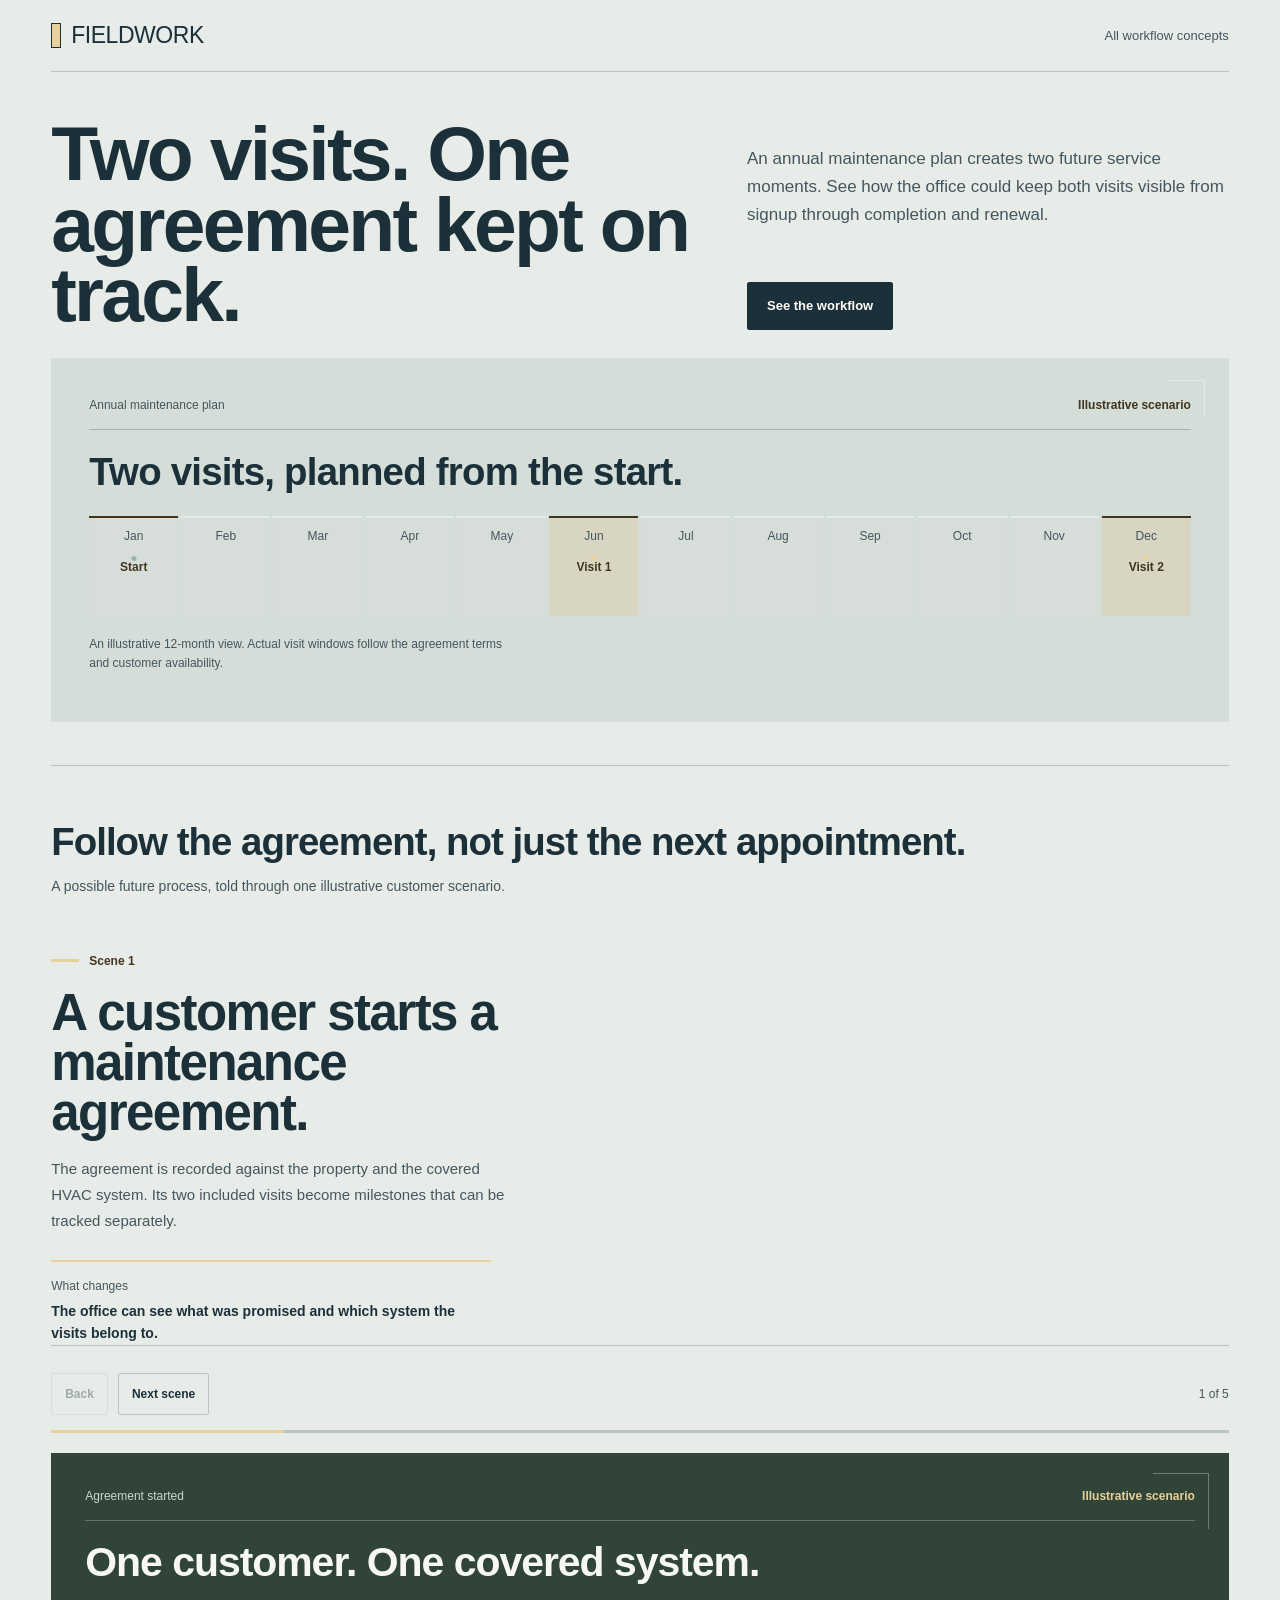
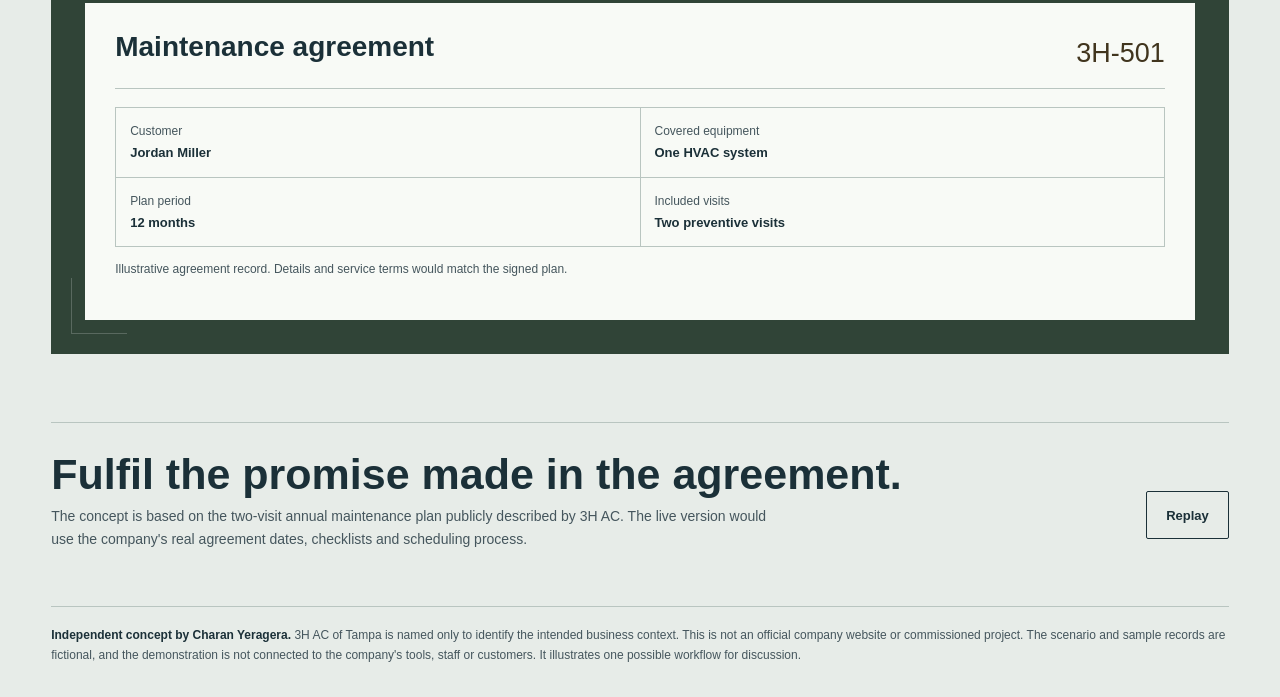
==== commit 83419e0f: "Improve document heading semantics in 3h-ac walkthrough" ====
--- a/site/previews/3h-ac/index.html
+++ b/site/previews/3h-ac/index.html
@@ -45,7 +45,7 @@
   </div>
   <div class="scene-board 3h-ac-board">
     <section class="scene-visual is-active" data-visual aria-hidden="false">
-      <div class="scene-top"><span>Agreement started</span><strong>Illustrative scenario</strong></div><h3 class="scene-heading">One customer. One covered system.</h3><div class="paper-sheet"><div class="sheet-title"><h4>Maintenance agreement</h4><span class="sheet-ref">3H-501</span></div><div class="sheet-fields"><div class="sheet-field"><span>Customer</span><strong>Jordan Miller</strong></div><div class="sheet-field"><span>Covered equipment</span><strong>One HVAC system</strong></div><div class="sheet-field"><span>Plan period</span><strong>12 months</strong></div><div class="sheet-field"><span>Included visits</span><strong>Two preventive visits</strong></div></div><p class="sheet-note">Illustrative agreement record. Details and service terms would match the signed plan.</p></div>
+      <div class="scene-top"><span>Agreement started</span><strong>Illustrative scenario</strong></div><h3 class="scene-heading">One customer. One covered system.</h3><div class="paper-sheet"><div class="sheet-title"><h2>Maintenance agreement</h2><span class="sheet-ref">3H-501</span></div><div class="sheet-fields"><div class="sheet-field"><span>Customer</span><strong>Jordan Miller</strong></div><div class="sheet-field"><span>Covered equipment</span><strong>One HVAC system</strong></div><div class="sheet-field"><span>Plan period</span><strong>12 months</strong></div><div class="sheet-field"><span>Included visits</span><strong>Two preventive visits</strong></div></div><p class="sheet-note">Illustrative agreement record. Details and service terms would match the signed plan.</p></div>
     </section>
     <section class="scene-visual " data-visual aria-hidden="true">
       <div class="scene-top"><span>Annual service calendar</span><strong>Illustrative scenario</strong></div><h3 class="scene-heading">The year, at a glance</h3><div class="month-road"><div class="month "><span>Jan</span><b></b></div><div class="month "><span>Feb</span><b></b></div><div class="month "><span>Mar</span><b></b></div><div class="month "><span>Apr</span><b></b></div><div class="month "><span>May</span><b></b></div><div class="month visit"><span>Jun</span><b>Visit 1</b></div><div class="month "><span>Jul</span><b></b></div><div class="month "><span>Aug</span><b></b></div><div class="month "><span>Sep</span><b></b></div><div class="month "><span>Oct</span><b></b></div><div class="month "><span>Nov</span><b></b></div><div class="month visit"><span>Dec</span><b>Visit 2</b></div></div><p class="hero-note">A six-month interval is illustrative and subject to the customer's agreement dates.</p>
--- a/site/assets/site.css
+++ b/site/assets/site.css
@@ -1,4 +1,4 @@
-/* FIELDWORK DESIGN SYSTEM | editorial field-service engineering | signature: the work artefact */
+/* FIELDWORK DESIGN SYSTEM | editorial field-service engineering | signature: the work artefact | revision 2026-11-12 */
 :root{
   --paper:#E7ECE8;
   --sheet:#F8FAF6;
@@ -246,3 +246,99 @@
   html{scroll-behavior:auto}
   *,*::before,*::after{animation-duration:.01ms!important;animation-iteration-count:1!important;transition-duration:.01ms!important}
 }
+
+
+/* Page-specific compositions: one shared system, five different operational artefacts. */
+.page-estimate{--deep:#24483E;--deep-2:#315D4E;--signal:#D18A43;--signal-ink:#6B421F}
+.page-estimate .hero-art{order:-1}
+.page-estimate .story{grid-template-columns:minmax(0,1.12fr) minmax(0,.88fr)}
+.page-estimate .scene-board{background:#24483E}
+.page-property{--deep:#294A43;--deep-2:#385D53;--signal:#B9A064;--signal-ink:#5C512A}
+.page-property .hero{grid-template-columns:1fr;gap:24px}
+.page-property .hero-copy{display:grid;grid-template-columns:minmax(0,1.1fr) minmax(250px,.9fr);gap:0 36px;align-items:end}
+.page-property .hero h1{grid-column:1;grid-row:1/3;margin:0}
+.page-property .hero-copy>p{grid-column:2;grid-row:1}
+.page-property .hero-copy .action{grid-column:2;grid-row:2;justify-self:start}
+.page-property .hero-art{min-height:245px}
+.page-property .story{grid-template-columns:1fr;gap:20px}
+.page-property .story-copy{display:grid;grid-template-columns:minmax(0,1fr) minmax(0,1fr);gap:0 34px;min-height:0}
+.page-property .story-copy .scene-copy.is-active{grid-column:1/-1}
+.page-property .story-controls,.page-property .step-rule{grid-column:1/-1}
+.page-property .scene-board{background:#294A43;min-height:390px}
+.page-booking{--deep:#1A3A4A;--deep-2:#285267;--signal:#E4B451;--signal-ink:#604A1C}
+.page-booking .hero-art{min-height:390px}
+.page-booking .story{grid-template-columns:minmax(220px,.58fr) minmax(0,1.42fr)}
+.page-booking .scene-board{background:#183442}
+.page-maintenance{--deep:#304437;--deep-2:#42614B;--signal:#C5A56A;--signal-ink:#5C4A27}
+.page-maintenance .hero{grid-template-columns:1fr;gap:28px;padding-top:46px;padding-bottom:43px}
+.page-maintenance .hero-copy{display:grid;grid-template-columns:minmax(0,1.15fr) minmax(250px,.85fr);gap:0 44px;align-items:end}
+.page-maintenance .hero h1{grid-column:1;grid-row:1/3;margin:0}
+.page-maintenance .hero-copy>p{grid-column:2;grid-row:1}
+.page-maintenance .hero-copy .action{grid-column:2;grid-row:2;justify-self:start}
+.page-maintenance .hero-art{min-height:245px}
+.page-maintenance .story{grid-template-columns:1fr;gap:20px}
+.page-maintenance .story-copy{display:grid;grid-template-columns:minmax(0,1fr) minmax(0,1fr);gap:0 42px;min-height:0}
+.page-maintenance .story-copy .scene-copy.is-active{grid-column:1}
+.page-maintenance .story-controls,.page-maintenance .step-rule{grid-column:1/-1}
+.page-maintenance .scene-board{background:#304437;min-height:350px}
+@media(max-width:900px){
+  .page-estimate .story{grid-template-columns:1fr}
+}
+@media(max-width:580px){
+  .page-property .hero-copy,.page-maintenance .hero-copy{display:flex;flex-direction:column;align-items:flex-start}
+  .page-property .hero h1,.page-maintenance .hero h1{margin:0 0 19px}
+  .page-property .hero-copy .action,.page-maintenance .hero-copy .action{margin-top:20px}
+  .page-property .story-copy,.page-maintenance .story-copy{display:flex;flex-direction:column}
+  .page-property .story-copy .scene-copy.is-active,.page-maintenance .story-copy .scene-copy.is-active{grid-column:auto}
+  .page-property .story-controls,.page-maintenance .story-controls{grid-column:auto}
+  .page-property .step-rule,.page-maintenance .step-rule{grid-column:auto}
+}
+
+
+
+/* Legibility and hierarchy corrections from the first Impeccable render audit. */
+:root{--steel:#45565D}
+.message{border-left-width:2px}
+.landing-note{border-left-width:2px}
+.paper-sheet{padding:30px}
+.sheet-title h2{font-family:var(--display);font-size:28px;line-height:1.02;margin:0}
+.takeaway span,.sheet-field span,.process-step,.message span,.property-details span{font-size:12px}
+.sheet-field{padding:14px}
+.calendar-cell,.calendar-cell small,.month span,.month b,.visit-item p,.visit-item li{font-size:12px}
+.status{font-size:12px}
+.disclaimer{font-size:12px}
+.landing-note{font-size:13px}
+.visit-item li{padding:9px 0}
+.property-details{padding-left:24px}
+.page-estimate{--signal:#F0C47B;--signal-ink:#4C3115}
+.page-property{--signal:#E5C77E;--signal-ink:#4C431F}
+.page-booking{--signal:#F0C96D;--signal-ink:#403112}
+.page-maintenance{--signal:#E9D09A;--signal-ink:#41351E}
+.page-property .hero-art--paper .property-number{color:var(--signal-ink)}
+.page-property .hero-art--paper .property-number small{color:var(--steel)}
+.page-property .hero-art--paper .property-details{border-color:#9DADA6;padding:12px 0 12px 24px}
+.page-property .hero-art--paper .property-details span{color:var(--steel)}
+.page-property .hero-art--paper .property-details strong{color:var(--ink)}
+.page-property .hero-art--paper .hero-note{color:var(--steel)}
+.hero-art--calendar .month span{color:var(--steel)}
+.hero-art--calendar .month b{color:var(--ink)}
+.hero-art--calendar .month.visit b,.hero-art--calendar .month.renew b{color:var(--signal-ink)}
+.hero-art--calendar .month.visit{border-color:var(--signal-ink)}
+.hero-art--calendar .month.renew{border-color:var(--signal-ink)}
+.page-booking .hero-art .art-heading,
+.page-booking .hero-art .dispatch-route span,
+.page-booking .hero-art .hero-note,
+.page-booking .scene-board .scene-top,
+.page-booking .scene-board .scene-sub,
+.page-booking .scene-board .data-row span,
+.page-booking .scene-board .process-step,
+.page-booking .scene-board .status.neutral,
+.page-booking .scene-board .board-table th{color:#F5F7F5}
+.page-booking .hero-art .art-heading strong,
+.page-booking .scene-board .scene-top strong,
+.page-booking .scene-board .message span{color:var(--signal)}
+.page-booking .scene-board .message{color:#F5F7F5}
+@media(max-width:580px){
+  .paper-sheet{padding:18px}
+  .page-property .hero-art--paper .property-details{padding:14px 0 0;border-left:0}
+}
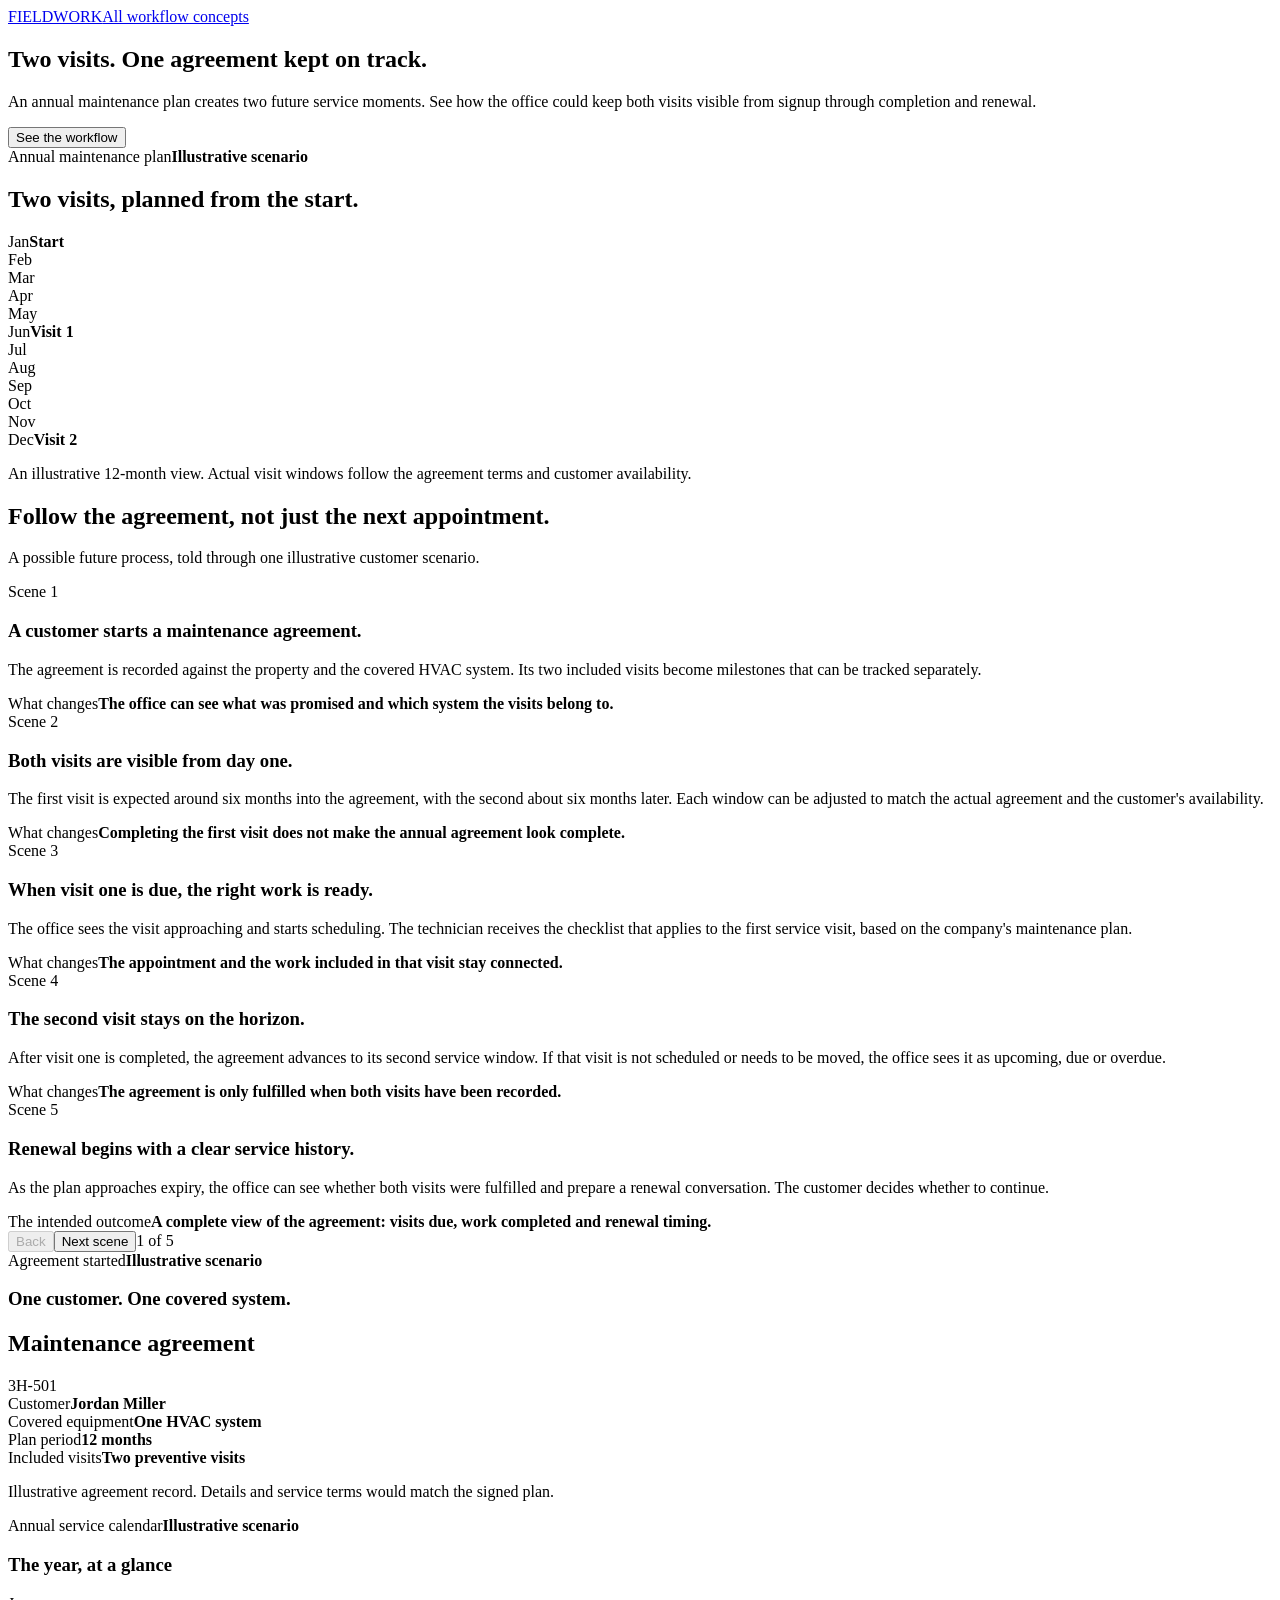
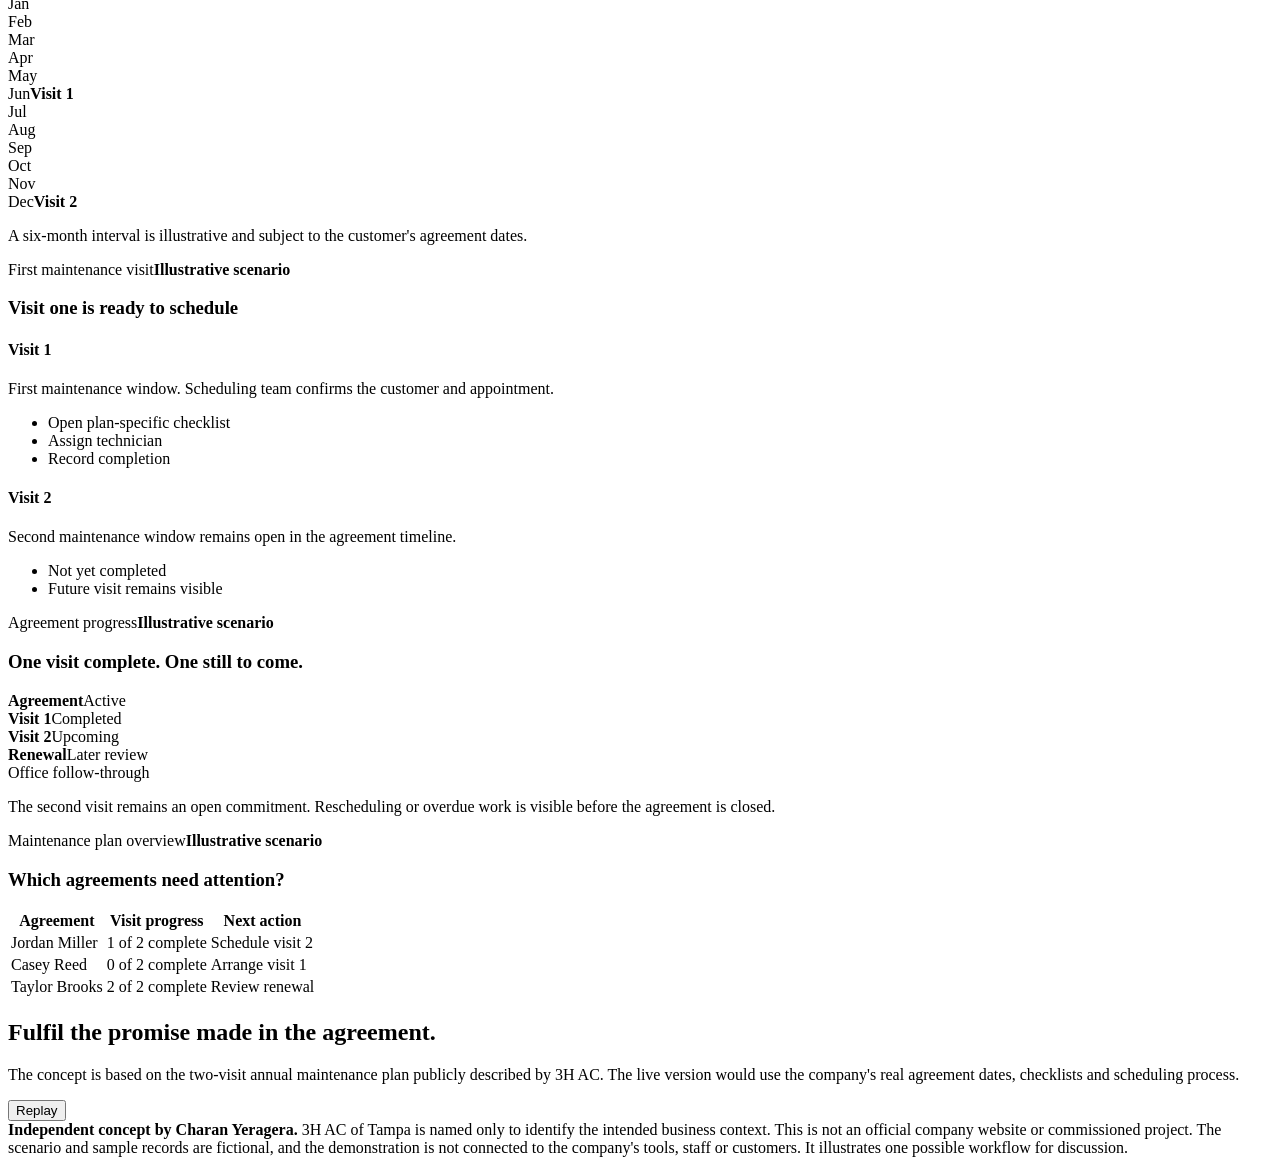
==== commit 29800b95: "Pin all internal navigation and assets to canonical GitHub Pages host" ====
--- a/site/previews/3h-ac/index.html
+++ b/site/previews/3h-ac/index.html
@@ -1,7 +1,7 @@
 <!doctype html>
-<html lang="en"><head><meta charset="utf-8"><meta name="viewport" content="width=device-width,initial-scale=1"><meta name="robots" content="noindex,nofollow"><meta name="description" content="An annual maintenance plan creates two future service moments. See how the office could keep both visits visible from signup through completion and renewal."><title>3H AC of Tampa — Workflow concept</title><link rel="stylesheet" href="../../assets/site.css"></head>
+<html lang="en"><head><meta charset="utf-8"><meta name="viewport" content="width=device-width,initial-scale=1"><meta name="robots" content="noindex,nofollow"><meta name="description" content="An annual maintenance plan creates two future service moments. See how the office could keep both visits visible from signup through completion and renewal."><title>3H AC of Tampa — Workflow concept</title><link rel="stylesheet" href="https://yerageracharan.github.io/agent-9-sales-lead-qualification/assets/site.css"><link rel="canonical" href="https://yerageracharan.github.io/agent-9-sales-lead-qualification/previews/3h-ac/"></head>
 <body><main class="shell page-maintenance">
-<header class="masthead"><a class="brand" href="../../index.html"><span class="brand-mark" aria-hidden="true"></span>FIELDWORK</a><a class="mast-link" href="../../index.html">All workflow concepts</a></header>
+<header class="masthead"><a class="brand" href="https://yerageracharan.github.io/agent-9-sales-lead-qualification/index.html"><span class="brand-mark" aria-hidden="true"></span>FIELDWORK</a><a class="mast-link" href="https://yerageracharan.github.io/agent-9-sales-lead-qualification/index.html">All workflow concepts</a></header>
 <section class="hero">
   <div class="hero-copy"><h1>Two visits. One agreement kept on track.</h1><p>An annual maintenance plan creates two future service moments. See how the office could keep both visits visible from signup through completion and renewal.</p><button class="action" data-start>See the workflow</button></div>
   <div class="hero-art hero-art--calendar"><div class="hero-art-inner"><div class="art-heading"><span>Annual maintenance plan</span><strong>Illustrative scenario</strong></div><h2 class="art-title">Two visits, planned from the start.</h2><div class="month-road"><div class="month renew"><span>Jan</span><b>Start</b></div><div class="month "><span>Feb</span><b></b></div><div class="month "><span>Mar</span><b></b></div><div class="month "><span>Apr</span><b></b></div><div class="month "><span>May</span><b></b></div><div class="month visit"><span>Jun</span><b>Visit 1</b></div><div class="month "><span>Jul</span><b></b></div><div class="month "><span>Aug</span><b></b></div><div class="month "><span>Sep</span><b></b></div><div class="month "><span>Oct</span><b></b></div><div class="month "><span>Nov</span><b></b></div><div class="month visit"><span>Dec</span><b>Visit 2</b></div></div><p class="hero-note">An illustrative 12-month view. Actual visit windows follow the agreement terms and customer availability.</p></div></div>
@@ -62,4 +62,4 @@
 </section>
 <section class="closing"><div><h2>Fulfil the promise made in the agreement.</h2><p>The concept is based on the two-visit annual maintenance plan publicly described by 3H AC. The live version would use the company's real agreement dates, checklists and scheduling process.</p></div><button class="action secondary" type="button" data-replay>Replay</button></section>
 <footer class="disclaimer"><strong>Independent concept by Charan Yeragera.</strong> 3H AC of Tampa is named only to identify the intended business context. This is not an official company website or commissioned project. The scenario and sample records are fictional, and the demonstration is not connected to the company's tools, staff or customers. It illustrates one possible workflow for discussion.</footer>
-</main><script src="../../assets/site.js"></script></body></html>+</main><script src="https://yerageracharan.github.io/agent-9-sales-lead-qualification/assets/site.js"></script></body></html>
